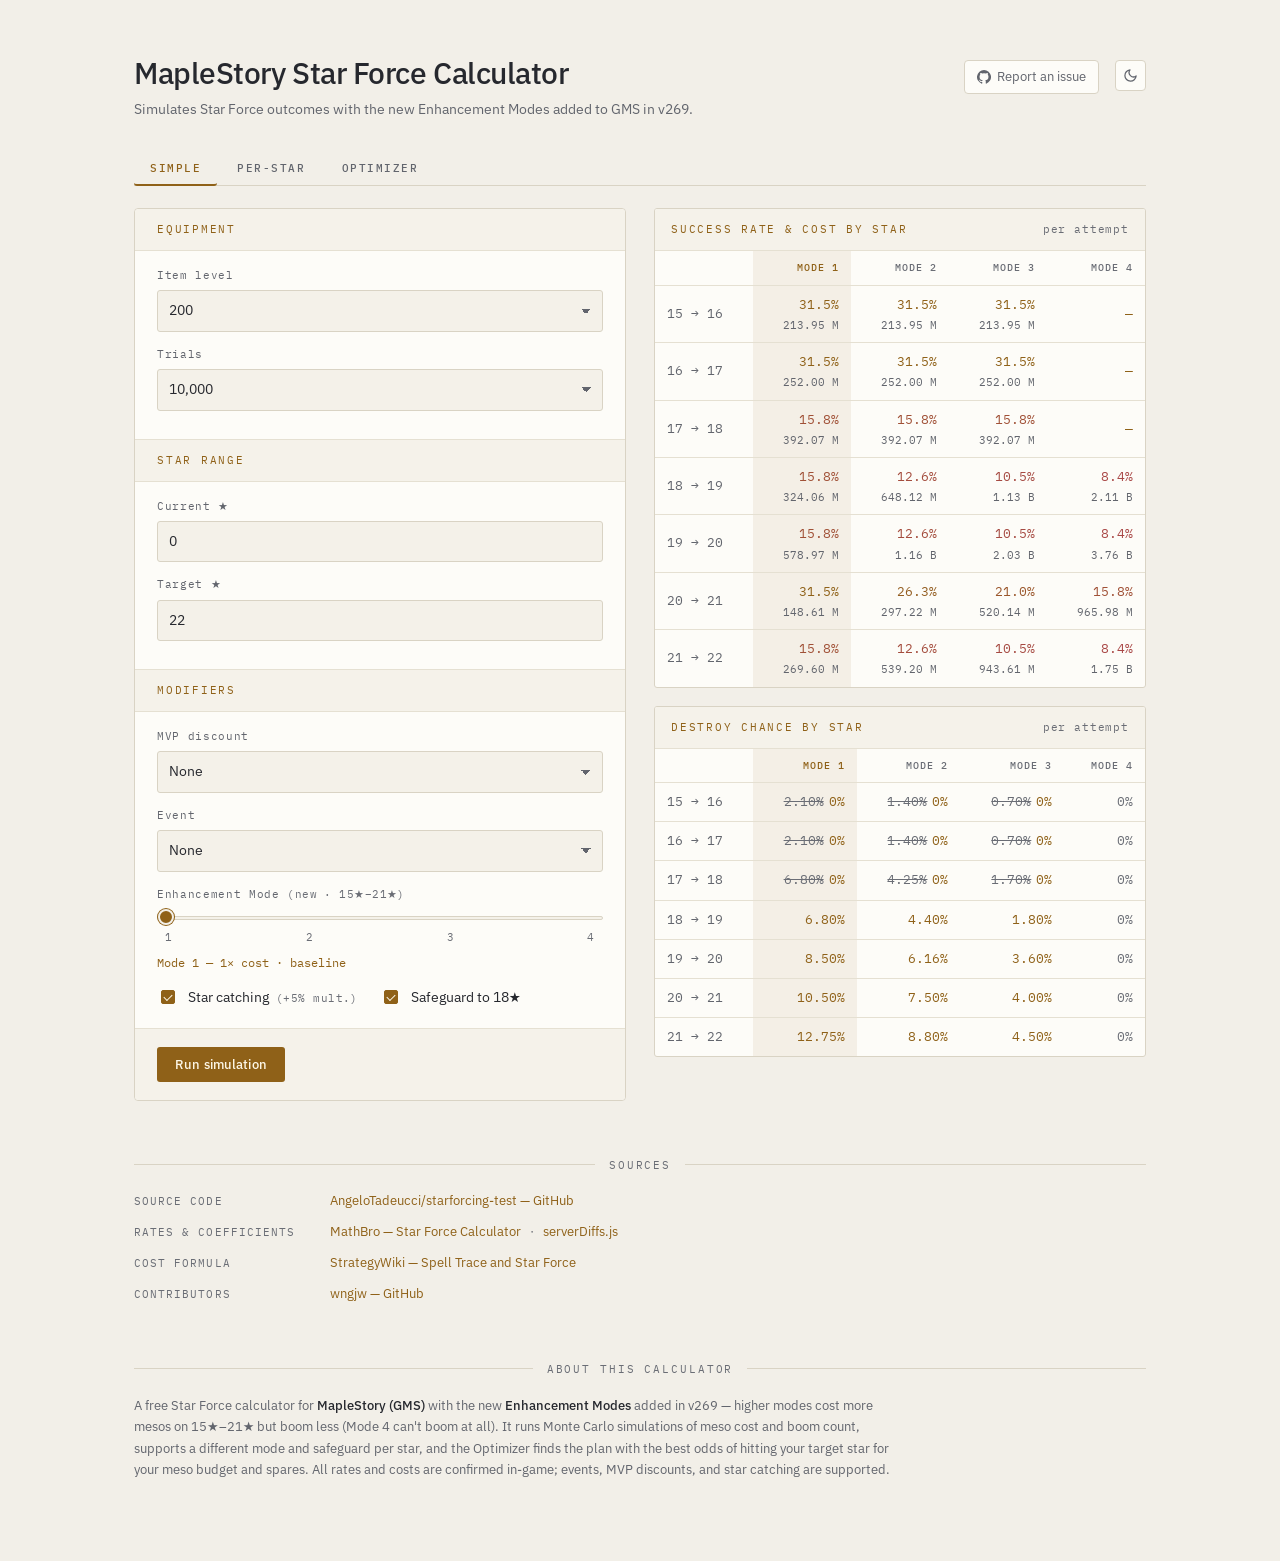
==== index.html @ 70956b1e "Improve SEO: MapleStory-keyworded metadata, about section, sitemap - Title/H1/description now lead w" ====
<!doctype html>
<html lang="en">
    <head>
        <meta charset="utf-8" />
        <meta name="viewport" content="width=device-width, initial-scale=1" />
        <title>
            MapleStory Star Force Calculator — v269 GMS Enhancement Modes
        </title>
        <meta
            name="description"
            content="Free MapleStory Star Force calculator for GMS v269 with the new Enhancement Modes 1–4. Simulate meso cost and boom chance per star, and optimize the cheapest path to 22★ and beyond."
        />
        <link rel="canonical" href="https://starforce.tadeucci.dev/" />
        <meta
            property="og:title"
            content="MapleStory Star Force Calculator — v269 GMS Enhancement Modes"
        />
        <meta
            property="og:description"
            content="Simulate Star Force meso cost and boom chance with the new Enhancement Modes 1–4 added in GMS v269, and optimize the cheapest plan to your target star."
        />
        <meta property="og:url" content="https://starforce.tadeucci.dev/" />
        <meta property="og:type" content="website" />
        <meta property="og:site_name" content="Star Force Calculator" />
        <meta name="twitter:card" content="summary" />
        <meta name="theme-color" content="#0d0e11" />
        <script type="application/ld+json">
            {
                "@context": "https://schema.org",
                "@type": "WebApplication",
                "name": "MapleStory Star Force Calculator (v269 GMS)",
                "url": "https://starforce.tadeucci.dev/",
                "description": "Star Force enhancement simulator for MapleStory GMS v269 with the new Enhancement Modes 1–4. Estimates meso cost, boom chance, and the optimal per-star mode and safeguard plan.",
                "applicationCategory": "UtilityApplication",
                "operatingSystem": "Any",
                "browserRequirements": "Requires JavaScript",
                "offers": {
                    "@type": "Offer",
                    "price": "0",
                    "priceCurrency": "USD"
                },
                "author": {
                    "@type": "Person",
                    "name": "Ângelo Tadeucci",
                    "url": "https://github.com/AngeloTadeucci"
                }
            }
        </script>
        <script>
            // Stamp the theme on <html> before the stylesheet loads so the
            // first paint is already in the right theme (no flash). Stored
            // preference wins; otherwise follow the OS, defaulting to dark.
            (function () {
                var theme = "dark";
                try {
                    var stored = localStorage.getItem("sf-theme");
                    if (stored === "light" || stored === "dark") {
                        theme = stored;
                    } else if (
                        window.matchMedia("(prefers-color-scheme: light)")
                            .matches
                    ) {
                        theme = "light";
                    }
                } catch (e) {}
                document.documentElement.dataset.theme = theme;
            })();
        </script>
        <link rel="preconnect" href="https://fonts.googleapis.com" />
        <link rel="preconnect" href="https://fonts.gstatic.com" crossorigin />
        <link
            rel="stylesheet"
            href="https://fonts.googleapis.com/css2?family=IBM+Plex+Mono:wght@400;500&family=IBM+Plex+Sans:wght@400;500;600&display=swap"
        />
        <link rel="stylesheet" href="styles.css" />
    </head>
    <body>
        <main class="container">
            <header class="masthead">
                <div class="masthead-row">
                    <h1>MapleStory Star Force Calculator</h1>
                    <a
                        class="issue-link"
                        href="https://github.com/AngeloTadeucci/starforcing-test/issues/new"
                        target="_blank"
                        rel="noopener noreferrer"
                    >
                        <svg
                            viewBox="0 0 16 16"
                            width="14"
                            height="14"
                            aria-hidden="true"
                            fill="currentColor"
                        >
                            <path
                                d="M8 0a8 8 0 0 0-2.53 15.59c.4.07.55-.17.55-.38l-.01-1.49c-2.01.37-2.53-.49-2.69-.94-.09-.23-.48-.94-.82-1.13-.28-.15-.68-.52-.01-.53.63-.01 1.08.58 1.23.82.72 1.21 1.87.87 2.33.66.07-.52.28-.87.51-1.07-1.78-.2-3.64-.89-3.64-3.95 0-.87.31-1.59.82-2.15-.08-.2-.36-1.02.08-2.12 0 0 .67-.21 2.2.82a7.4 7.4 0 0 1 4 0c1.53-1.04 2.2-.82 2.2-.82.44 1.1.16 1.92.08 2.12.51.56.82 1.27.82 2.15 0 3.07-1.87 3.75-3.65 3.95.29.25.54.73.54 1.48l-.01 2.2c0 .21.15.46.55.38A8 8 0 0 0 8 0Z"
                            />
                        </svg>
                        Report an issue
                    </a>
                    <button
                        type="button"
                        id="themeToggle"
                        class="theme-toggle"
                        aria-label="Switch to light theme"
                    >
                        <svg
                            class="icon-sun"
                            viewBox="0 0 24 24"
                            width="15"
                            height="15"
                            aria-hidden="true"
                            fill="none"
                            stroke="currentColor"
                            stroke-width="2"
                            stroke-linecap="round"
                            stroke-linejoin="round"
                        >
                            <circle cx="12" cy="12" r="4" />
                            <path
                                d="M12 2v2m0 16v2M4.93 4.93l1.41 1.41m11.32 11.32 1.41 1.41M2 12h2m16 0h2M4.93 19.07l1.41-1.41M17.66 6.34l1.41-1.41"
                            />
                        </svg>
                        <svg
                            class="icon-moon"
                            viewBox="0 0 24 24"
                            width="15"
                            height="15"
                            aria-hidden="true"
                            fill="none"
                            stroke="currentColor"
                            stroke-width="2"
                            stroke-linecap="round"
                            stroke-linejoin="round"
                        >
                            <path
                                d="M21 12.79A9 9 0 1 1 11.21 3 7 7 0 0 0 21 12.79z"
                            />
                        </svg>
                    </button>
                </div>
                <p class="subtitle">
                    Simulates Star Force outcomes with the new Enhancement
                    Modes added to GMS in v269.
                </p>
            </header>

            <div class="tabs" role="tablist" aria-label="Calculator mode">
                <button
                    type="button"
                    id="tab-quick"
                    class="tab is-active"
                    role="tab"
                    aria-selected="true"
                >
                    Simple
                </button>
                <button
                    type="button"
                    id="tab-perstar"
                    class="tab"
                    role="tab"
                    aria-selected="false"
                >
                    Per-star
                </button>
                <button
                    type="button"
                    id="tab-optimize"
                    class="tab"
                    role="tab"
                    aria-selected="false"
                >
                    Optimizer
                </button>
            </div>

            <div class="layout">
                <form id="sf-form" class="form" novalidate>
                    <fieldset>
                        <div class="legend">Equipment</div>
                        <div class="row">
                            <label>
                                <span class="field-label">Item level</span>
                                <select id="itemLevel">
                                    <option value="custom">Custom…</option>
                                    <option value="120">120</option>
                                    <option value="140">140</option>
                                    <option value="150">150</option>
                                    <option value="160">160</option>
                                    <option value="200" selected>200</option>
                                    <option value="250">250</option>
                                </select>
                                <input
                                    type="number"
                                    id="itemLevelCustom"
                                    min="1"
                                    max="300"
                                    value="200"
                                    hidden
                                />
                            </label>
                            <label>
                                <span class="field-label">Trials</span>
                                <select id="trials">
                                    <option value="100">100</option>
                                    <option value="500">500</option>
                                    <option value="1000">1,000</option>
                                    <option value="5000">5,000</option>
                                    <option value="10000" selected>10,000</option>
                                    <option value="50000">50,000</option>
                                    <option value="100000">100,000</option>
                                </select>
                            </label>
                        </div>
                    </fieldset>

                    <fieldset>
                        <div class="legend">Star range</div>
                        <div class="row">
                            <label>
                                <span class="field-label">Current ★</span>
                                <input
                                    type="number"
                                    id="currentStar"
                                    min="0"
                                    max="29"
                                    value="0"
                                />
                            </label>
                            <label>
                                <span class="field-label">Target ★</span>
                                <input
                                    type="number"
                                    id="targetStar"
                                    min="1"
                                    max="30"
                                    value="22"
                                />
                            </label>
                        </div>
                    </fieldset>

                    <fieldset>
                        <div class="legend">Modifiers</div>
                        <div class="row">
                            <label>
                                <span class="field-label">MVP discount</span>
                                <select id="mvp">
                                    <option value="none">None</option>
                                    <option value="silver">Silver — 3%</option>
                                    <option value="gold">Gold — 5%</option>
                                    <option value="diamond">
                                        Diamond — 10%
                                    </option>
                                </select>
                            </label>
                            <label>
                                <span class="field-label">Event</span>
                                <select id="event">
                                    <option value="none">None</option>
                                    <option value="fivetenfifteen">
                                        5 / 10 / 15★ guaranteed
                                    </option>
                                    <option value="thirtyOff">
                                        30% off cost
                                    </option>
                                    <option value="boomReduction">
                                        30% boom reduction
                                    </option>
                                    <option value="shiningStarForce">
                                        Shining Star Force — 30% off + 30% boom
                                        red.
                                    </option>
                                </select>
                            </label>
                        </div>

                        <div class="row" id="enhanceModeRow">
                            <div class="slider-field">
                                <span class="field-label"
                                    >Enhancement Mode
                                    <em class="hint"
                                        >(new · 15★–21★)</em
                                    ></span
                                >
                                <input
                                    type="range"
                                    id="enhanceMode"
                                    class="slider"
                                    min="1"
                                    max="4"
                                    step="1"
                                    value="1"
                                    aria-label="Enhancement Mode"
                                />
                                <div class="slider-ticks" aria-hidden="true">
                                    <span>1</span><span>2</span><span>3</span
                                    ><span>4</span>
                                </div>
                                <span class="slider-value" id="enhanceModeLabel"
                                    >Mode 1 — 1× cost · baseline (uses
                                    Safeguard)</span
                                >
                            </div>
                        </div>

                        <div class="row checks">
                            <label class="check">
                                <input
                                    type="checkbox"
                                    id="starCatching"
                                    checked
                                />
                                <span>Star catching <em class="hint">(+5% mult.)</em></span>
                            </label>
                            <label class="check" id="safeguardField">
                                <input type="checkbox" id="safeguard" checked />
                                <span>Safeguard to 18★</span>
                            </label>
                        </div>
                    </fieldset>

                    <div class="actions" id="formActions">
                        <button type="submit" id="calc">Run simulation</button>
                        <span
                            id="error"
                            class="error"
                            role="alert"
                            aria-live="polite"
                        ></span>
                    </div>
                </form>

                <section class="reference" id="referencePanels">
                    <article class="panel">
                        <header class="panel-head">
                            <span class="panel-title"
                                >Success rate &amp; cost by star</span
                            >
                            <span class="panel-unit" id="rate-cost-unit"
                                >per attempt</span
                            >
                        </header>
                        <div class="panel-body">
                            <table class="mode-table">
                                <thead>
                                    <tr>
                                        <th></th>
                                        <th data-mode-col="1">Mode 1</th>
                                        <th data-mode-col="2">Mode 2</th>
                                        <th data-mode-col="3">Mode 3</th>
                                        <th data-mode-col="4">Mode 4</th>
                                    </tr>
                                </thead>
                                <tbody id="rate-cost-table-body"></tbody>
                            </table>
                        </div>
                    </article>

                    <article class="panel">
                        <header class="panel-head">
                            <span class="panel-title"
                                >Destroy chance by star</span
                            >
                            <span class="panel-unit">per attempt</span>
                        </header>
                        <div class="panel-body">
                            <table class="mode-table">
                                <thead>
                                    <tr>
                                        <th></th>
                                        <th data-mode-col="1">Mode 1</th>
                                        <th data-mode-col="2">Mode 2</th>
                                        <th data-mode-col="3">Mode 3</th>
                                        <th data-mode-col="4">Mode 4</th>
                                    </tr>
                                </thead>
                                <tbody id="boom-table-body">
                                    <tr>
                                        <td>15 → 16</td>
                                        <td
                                            class="num boom-cell"
                                            data-mode-col="1"
                                            data-base="2.10"
                                        >
                                            2.10%
                                        </td>
                                        <td
                                            class="num boom-cell"
                                            data-mode-col="2"
                                            data-base="1.40"
                                        >
                                            1.40%
                                        </td>
                                        <td
                                            class="num boom-cell"
                                            data-mode-col="3"
                                            data-base="0.70"
                                        >
                                            0.70%
                                        </td>
                                        <td class="num zero" data-mode-col="4">
                                            0%
                                        </td>
                                    </tr>
                                    <tr>
                                        <td>16 → 17</td>
                                        <td
                                            class="num boom-cell"
                                            data-mode-col="1"
                                            data-base="2.10"
                                        >
                                            2.10%
                                        </td>
                                        <td
                                            class="num boom-cell"
                                            data-mode-col="2"
                                            data-base="1.40"
                                        >
                                            1.40%
                                        </td>
                                        <td
                                            class="num boom-cell"
                                            data-mode-col="3"
                                            data-base="0.70"
                                        >
                                            0.70%
                                        </td>
                                        <td class="num zero" data-mode-col="4">
                                            0%
                                        </td>
                                    </tr>
                                    <tr>
                                        <td>17 → 18</td>
                                        <td
                                            class="num boom-cell"
                                            data-mode-col="1"
                                            data-base="6.80"
                                        >
                                            6.80%
                                        </td>
                                        <td
                                            class="num boom-cell"
                                            data-mode-col="2"
                                            data-base="4.25"
                                        >
                                            4.25%
                                        </td>
                                        <td
                                            class="num boom-cell"
                                            data-mode-col="3"
                                            data-base="1.70"
                                        >
                                            1.70%
                                        </td>
                                        <td class="num zero" data-mode-col="4">
                                            0%
                                        </td>
                                    </tr>
                                    <tr>
                                        <td>18 → 19</td>
                                        <td
                                            class="num boom-cell"
                                            data-mode-col="1"
                                            data-base="6.80"
                                        >
                                            6.80%
                                        </td>
                                        <td
                                            class="num boom-cell"
                                            data-mode-col="2"
                                            data-base="4.40"
                                        >
                                            4.40%
                                        </td>
                                        <td
                                            class="num boom-cell"
                                            data-mode-col="3"
                                            data-base="1.80"
                                        >
                                            1.80%
                                        </td>
                                        <td class="num zero" data-mode-col="4">
                                            0%
                                        </td>
                                    </tr>
                                    <tr>
                                        <td>19 → 20</td>
                                        <td
                                            class="num boom-cell"
                                            data-mode-col="1"
                                            data-base="8.50"
                                        >
                                            8.50%
                                        </td>
                                        <td
                                            class="num boom-cell"
                                            data-mode-col="2"
                                            data-base="6.16"
                                        >
                                            6.16%
                                        </td>
                                        <td
                                            class="num boom-cell"
                                            data-mode-col="3"
                                            data-base="3.60"
                                        >
                                            3.60%
                                        </td>
                                        <td class="num zero" data-mode-col="4">
                                            0%
                                        </td>
                                    </tr>
                                    <tr>
                                        <td>20 → 21</td>
                                        <td
                                            class="num boom-cell"
                                            data-mode-col="1"
                                            data-base="10.50"
                                        >
                                            10.50%
                                        </td>
                                        <td
                                            class="num boom-cell"
                                            data-mode-col="2"
                                            data-base="7.50"
                                        >
                                            7.50%
                                        </td>
                                        <td
                                            class="num boom-cell"
                                            data-mode-col="3"
                                            data-base="4.00"
                                        >
                                            4.00%
                                        </td>
                                        <td class="num zero" data-mode-col="4">
                                            0%
                                        </td>
                                    </tr>
                                    <tr>
                                        <td>21 → 22</td>
                                        <td
                                            class="num boom-cell"
                                            data-mode-col="1"
                                            data-base="12.75"
                                        >
                                            12.75%
                                        </td>
                                        <td
                                            class="num boom-cell"
                                            data-mode-col="2"
                                            data-base="8.80"
                                        >
                                            8.80%
                                        </td>
                                        <td
                                            class="num boom-cell"
                                            data-mode-col="3"
                                            data-base="4.50"
                                        >
                                            4.50%
                                        </td>
                                        <td class="num zero" data-mode-col="4">
                                            0%
                                        </td>
                                    </tr>
                                </tbody>
                            </table>
                        </div>
                    </article>
                </section>

                <section
                    class="reference per-star-panel hidden"
                    id="perStarPanel"
                >
                    <article class="panel">
                        <header class="panel-head">
                            <span class="panel-title">Per-star strategy</span>
                            <span class="panel-unit"
                                >mode &amp; safeguard by star</span
                            >
                        </header>
                        <div class="panel-body">
                            <table class="mode-table plan-table">
                                <thead>
                                    <tr>
                                        <th>★</th>
                                        <th>Mode</th>
                                        <th>Safeguard</th>
                                        <th>Boom</th>
                                        <th>Cost</th>
                                    </tr>
                                </thead>
                                <tbody id="plan-table-body"></tbody>
                            </table>
                            <p class="plan-note">
                                Each step picks its own mode. Safeguard (15–17★)
                                only stacks on Mode 1.
                            </p>
                        </div>
                    </article>
                </section>

                <section
                    class="reference optimize-panel hidden"
                    id="optimizePanel"
                >
                    <article class="panel">
                        <header class="panel-head">
                            <span class="panel-title">Optimize plan</span>
                            <span class="panel-unit"
                                >auto-fill the matrix</span
                            >
                        </header>
                        <div class="panel-body opt-body">
                            <div class="opt-controls">
                                <label id="optBudgetField">
                                    <span class="field-label"
                                        >Meso budget
                                        <em class="hint">(billions)</em></span
                                    >
                                    <input
                                        type="number"
                                        id="optBudget"
                                        min="0"
                                        step="1"
                                        value="50"
                                    />
                                </label>
                                <label id="optSparesField">
                                    <span class="field-label"
                                        >Spare items
                                        <em class="hint"
                                            >(booms you can take)</em
                                        ></span
                                    >
                                    <input
                                        type="number"
                                        id="optSpares"
                                        min="0"
                                        step="1"
                                        value="0"
                                    />
                                </label>
                            </div>
                            <p class="opt-intro">
                                Finds the mode &amp; safeguard plan with the best
                                chance of reaching your target for your meso
                                budget and spare count — searching every
                                combination for stars 15–21 in the current →
                                target range, then filling the Per-star matrix.
                                Uses the modifiers (item level, event, MVP, star
                                catching) from the form on the left.
                            </p>
                            <div class="opt-actions">
                                <button type="button" id="optimizeBtn">
                                    Optimize
                                </button>
                                <span
                                    id="optError"
                                    class="error"
                                    role="alert"
                                    aria-live="polite"
                                ></span>
                            </div>
                            <div
                                id="optResult"
                                class="opt-result hidden"
                                aria-live="polite"
                            ></div>
                        </div>
                    </article>
                </section>
            </div>

            <section id="results" class="results hidden" aria-live="polite">
                <div class="section-head">
                    <span class="rule"></span>
                    <span class="section-title">Results</span>
                    <span class="rule"></span>
                </div>

                <div class="metrics">
                    <div class="card">
                        <div class="card-label">Average cost</div>
                        <div class="card-value" id="m-avg">—</div>
                    </div>
                    <div class="card">
                        <div class="card-label">Median cost</div>
                        <div class="card-value" id="m-median">—</div>
                    </div>
                    <div class="card">
                        <div class="card-label">Avg booms</div>
                        <div class="card-value" id="m-booms">—</div>
                    </div>
                    <div class="card">
                        <div class="card-label">Median attempts</div>
                        <div class="card-value" id="m-attempts">—</div>
                    </div>
                </div>

                <article class="panel">
                    <header class="panel-head">
                        <span class="panel-title">Cost</span>
                        <span class="panel-unit">mesos</span>
                    </header>
                    <div class="panel-body">
                        <dl class="stat-list" id="cost-pct"></dl>
                        <div class="chart">
                            <canvas
                                id="histogram"
                                width="800"
                                height="200"
                            ></canvas>
                        </div>
                    </div>
                </article>

                <article class="panel">
                    <header class="panel-head">
                        <span class="panel-title">Booms</span>
                        <span class="panel-unit">items destroyed</span>
                    </header>
                    <div class="panel-body">
                        <dl class="stat-list" id="booms-pct"></dl>
                        <div class="chart">
                            <canvas
                                id="histogram-booms"
                                width="800"
                                height="200"
                            ></canvas>
                        </div>
                    </div>
                </article>
            </section>

            <footer class="colophon">
                <div class="section-head">
                    <span class="rule"></span>
                    <span class="section-title">Sources</span>
                    <span class="rule"></span>
                </div>
                <dl class="sources">
                    <div class="source">
                        <dt>Source code</dt>
                        <dd>
                            <a
                                href="https://github.com/AngeloTadeucci/starforcing-test"
                                target="_blank"
                                rel="noopener noreferrer"
                                >AngeloTadeucci/starforcing-test — GitHub</a
                            >
                        </dd>
                    </div>
                    <div class="source">
                        <dt>Rates &amp; coefficients</dt>
                        <dd>
                            <a
                                href="https://brendonmay.github.io/starforceCalculator/"
                                target="_blank"
                                rel="noopener noreferrer"
                                >MathBro — Star Force Calculator</a
                            >
                            <span class="src-sep">·</span>
                            <a
                                href="https://github.com/brendonmay/brendonmay.github.io/blob/master/starforceCalculator/serverDiffs.js"
                                target="_blank"
                                rel="noopener noreferrer"
                                >serverDiffs.js</a
                            >
                        </dd>
                    </div>
                    <div class="source">
                        <dt>Cost formula</dt>
                        <dd>
                            <a
                                href="https://strategywiki.org/wiki/MapleStory/Spell_Trace_and_Star_Force#Meso_Cost"
                                target="_blank"
                                rel="noopener noreferrer"
                                >StrategyWiki — Spell Trace and Star Force</a
                            >
                        </dd>
                    </div>
                    <div class="source">
                        <dt>Contributors</dt>
                        <dd>
                            <a
                                href="https://github.com/wngjw"
                                target="_blank"
                                rel="noopener noreferrer"
                                >wngjw — GitHub</a
                            >
                        </dd>
                    </div>
                </dl>
            </footer>

            <section class="about">
                <div class="section-head">
                    <span class="rule"></span>
                    <h2 class="section-title">About this calculator</h2>
                    <span class="rule"></span>
                </div>
                <div class="about-body">
                    <p>
                        A free Star Force calculator for
                        <strong>MapleStory (GMS)</strong> with the new
                        <strong>Enhancement Modes</strong> added in v269 —
                        higher modes cost more mesos on 15★–21★ but boom less
                        (Mode 4 can't boom at all). It runs Monte Carlo
                        simulations of meso cost and boom count, supports a
                        different mode and safeguard per star, and the
                        Optimizer finds the plan with the best odds of hitting
                        your target star for your meso budget and spares. All
                        rates and costs are confirmed in-game; events, MVP
                        discounts, and star catching are supported.
                    </p>
                </div>
            </section>
        </main>

        <script src="rates.js"></script>
        <script src="simulator.js"></script>
        <script src="optimizer.js"></script>
        <script src="app.js"></script>
    </body>
</html>
---- styles.css ----
:root {
  color-scheme: dark;
  --bg: #0d0e11;
  --panel: #15171c;
  --panel-2: #1a1d23;
  --panel-head: #13151a;
  --text: #e6e4dd;
  --muted: #8a8d96;
  /* Keep ≥ 4.5:1 on --panel-2 (the lightest surface it appears on). */
  --muted-2: #84878f;
  --accent: #d4a259;
  --accent-2: #ecc488;
  /* Text/marks drawn on top of an --accent fill (buttons, checked boxes). */
  --on-accent: #1c1304;
  --error: #c97a7a;
  --border: #24272e;
  --border-soft: #1d2026;
  --border-hover: #2f333c;
  --border-hover-strong: #3a3e48;
  --input-focus-bg: #1c1f25;
  --focus-ring: rgba(212, 162, 89, 0.35);
  --active-col-bg: rgba(212, 162, 89, 0.08);

  --sans: "IBM Plex Sans", ui-sans-serif, system-ui, sans-serif;
  --mono: "IBM Plex Mono", ui-monospace, "SF Mono", Menlo, monospace;
}

/* Light theme (issue #3). The bootstrap script in <head> stamps data-theme on
   <html> before first paint (stored preference, else OS preference), so there
   is no flash of the wrong theme. Same warm-amber-on-paper palette, inverted:
   the accent goes darker (not brighter) on hover so it keeps contrast. */
:root[data-theme="light"] {
  color-scheme: light;
  --bg: #f2efe8;
  --panel: #fdfcf8;
  --panel-2: #f4f1e9;
  --panel-head: #f5f2ea;
  --text: #26282e;
  --muted: #62656d;
  --muted-2: #6a6d75;
  --accent: #8f6118;
  --accent-2: #7d541a;
  --on-accent: #fdf7e7;
  --error: #a94747;
  --border: #d9d3c4;
  --border-soft: #e5e0d2;
  --border-hover: #c2bba8;
  --border-hover-strong: #b1aa96;
  --input-focus-bg: #fbf9f2;
  --focus-ring: rgba(143, 97, 24, 0.3);
  --active-col-bg: rgba(143, 97, 24, 0.08);
}

* {
  box-sizing: border-box;
}

html,
body {
  margin: 0;
  padding: 0;
  background: var(--bg);
  color: var(--text);
  font: 14px/1.55 var(--sans);
  -webkit-font-smoothing: antialiased;
  -moz-osx-font-smoothing: grayscale;
}

.container {
  max-width: 1060px;
  margin: 0 auto;
  padding: 56px 24px 80px;
}

/* Inputs on the left, reference tables on the right. */
.layout {
  display: grid;
  grid-template-columns: minmax(0, 1fr) minmax(0, 1fr);
  gap: 28px;
  align-items: start;
}

/* Keep the sources list at a comfortable reading width; the header rule spans full width. */

/* ── Masthead ──────────────────────────────────────────── */
.masthead {
  margin-bottom: 32px;
}

.masthead-row {
  display: flex;
  align-items: flex-start;
  gap: 16px;
}

/* Keep the title and subtitle at a comfortable reading width. */
.masthead h1,
.subtitle {
  max-width: 760px;
}

.issue-link {
  flex-shrink: 0;
  display: inline-flex;
  align-items: center;
  gap: 6px;
  margin-left: auto; /* push to the far right edge of the masthead */
  margin-top: 4px;
  padding: 6px 12px;
  font-size: 13px;
  color: var(--muted);
  text-decoration: none;
  background: var(--panel);
  border: 1px solid var(--border);
  border-radius: 4px;
  transition:
    color 0.15s,
    border-color 0.15s;
}

.issue-link:hover {
  color: var(--accent-2);
  border-color: var(--accent);
}

/* Square icon button next to the issue link; overrides the global filled
   button style. Shows a sun in dark mode and a moon in light mode — the icon
   is the theme a click switches to. */
.theme-toggle {
  flex-shrink: 0;
  display: inline-flex;
  align-items: center;
  justify-content: center;
  width: 31px;
  height: 31px;
  margin-top: 4px;
  padding: 0;
  color: var(--muted);
  background: var(--panel);
  border: 1px solid var(--border);
  border-radius: 4px;
  cursor: pointer;
  transition:
    color 0.15s,
    border-color 0.15s;
}

.theme-toggle:hover {
  background: var(--panel);
  color: var(--accent-2);
  border-color: var(--accent);
}

.theme-toggle:active {
  transform: none;
}

.theme-toggle .icon-moon {
  display: none;
}

:root[data-theme="light"] .theme-toggle .icon-sun {
  display: none;
}

:root[data-theme="light"] .theme-toggle .icon-moon {
  display: block;
}

h1 {
  font-size: 30px;
  font-weight: 500;
  letter-spacing: -0.015em;
  margin: 0 0 8px;
  line-height: 1.15;
}

.subtitle {
  color: var(--muted);
  margin: 0;
  font-size: 14px;
}

/* ── Form ──────────────────────────────────────────────── */
.form {
  background: var(--panel);
  border: 1px solid var(--border);
  border-radius: 4px;
}

fieldset {
  border: 0;
  padding: 14px 22px;
  margin: 0;
  /* <fieldset> defaults to min-inline-size: min-content, which stops it from
     shrinking below its content and overflows narrow (mobile) viewports. */
  min-width: 0;
}

fieldset:first-of-type {
  padding-top: 22px;
}

fieldset:last-of-type {
  padding-bottom: 20px;
}

/* Render each legend as an enclosed header bar matching the right-column panel
   headers (e.g. "OPTIMIZE PLAN"): amber title, panel-head background, and a
   divider beneath. Negative margins pull the bar out to the fieldset edges
   (cancelled by equal padding) so it spans the whole panel width like a
   panel-head does. */
.legend {
  font-family: var(--mono);
  font-size: 11px;
  letter-spacing: 0.16em;
  text-transform: uppercase;
  color: var(--accent);
  margin: 0 -22px 16px;
  padding: 12px 22px;
  background: var(--panel-head);
  border-bottom: 1px solid var(--border-soft);
}

/* The first fieldset's top padding would leave a band of panel colour above the
   first header bar; pull the bar up so it sits flush with the form's top edge. */
fieldset:first-of-type .legend {
  margin-top: -22px;
  border-radius: 4px 4px 0 0;
}

/* Later section headers (Star range, Modifiers) get a divider on top too, so
   each section reads as its own enclosed block. */
fieldset:not(:first-of-type) .legend {
  border-top: 1px solid var(--border-soft);
}

.row {
  display: flex;
  gap: 14px;
  flex-wrap: wrap;
}

.row + .row {
  margin-top: 14px;
}

label {
  display: flex;
  flex-direction: column;
  gap: 6px;
  flex: 1 1 220px;
  /* Without this, a long <select> option (min-content auto) keeps the label
     from shrinking or wrapping, so it overflows on narrow screens. */
  min-width: 0;
}

.field-label {
  font-family: var(--mono);
  font-size: 11px;
  letter-spacing: 0.06em;
  color: var(--muted);
}

.field-label .hint,
.check .hint {
  font-style: normal;
  color: var(--muted-2);
  letter-spacing: 0.04em;
}

.check .hint:not(:empty) {
  margin-left: 4px;
  font-size: 11px;
}

/* ── Enhancement Mode slider ───────────────────────────── */
.slider-field {
  display: flex;
  flex-direction: column;
  gap: 9px;
  flex: 1;
}

.slider {
  appearance: none;
  -webkit-appearance: none;
  width: 100%;
  height: 4px;
  margin: 4px 0 0;
  border-radius: 2px;
  background: var(--panel-2);
  border: 1px solid var(--border);
  cursor: pointer;
}

.slider::-webkit-slider-thumb {
  appearance: none;
  -webkit-appearance: none;
  width: 16px;
  height: 16px;
  margin-top: -7px;
  border-radius: 50%;
  background: var(--accent);
  border: 2px solid var(--bg);
  box-shadow: 0 0 0 1px var(--accent);
  cursor: pointer;
  transition: background 0.12s ease;
}

.slider::-webkit-slider-thumb:hover {
  background: var(--accent-2);
}

.slider::-webkit-slider-runnable-track {
  height: 4px;
  border-radius: 2px;
}

.slider::-moz-range-thumb {
  width: 16px;
  height: 16px;
  border-radius: 50%;
  background: var(--accent);
  border: 2px solid var(--bg);
  box-shadow: 0 0 0 1px var(--accent);
  cursor: pointer;
}

.slider::-moz-range-thumb:hover {
  background: var(--accent-2);
}

.slider::-moz-range-track {
  height: 4px;
  border-radius: 2px;
  background: var(--panel-2);
}

.slider:focus-visible {
  outline: none;
}
.slider:focus-visible::-webkit-slider-thumb {
  box-shadow: 0 0 0 3px var(--focus-ring);
}
.slider:focus-visible::-moz-range-thumb {
  box-shadow: 0 0 0 3px var(--focus-ring);
}

.slider-ticks {
  display: flex;
  justify-content: space-between;
  padding: 0 8px;
  font-family: var(--mono);
  font-size: 10.5px;
  letter-spacing: 0.06em;
  color: var(--muted-2);
}

.slider-value {
  font-family: var(--mono);
  font-size: 12px;
  color: var(--accent);
}

input[type="number"],
select {
  background: var(--panel-2);
  color: var(--text);
  border: 1px solid var(--border);
  border-radius: 3px;
  padding: 9px 11px;
  font: inherit;
  font-feature-settings: "tnum" 1;
  transition:
    border-color 120ms ease,
    background 120ms ease;
}

input[type="number"]:hover,
select:hover {
  border-color: var(--border-hover);
}

input[type="number"]:focus,
select:focus {
  outline: none;
  border-color: var(--accent);
  background: var(--input-focus-bg);
}

select {
  appearance: none;
  -webkit-appearance: none;
  background-image:
    linear-gradient(45deg, transparent 50%, var(--muted) 50%),
    linear-gradient(135deg, var(--muted) 50%, transparent 50%);
  background-position:
    calc(100% - 16px) 50%,
    calc(100% - 11px) 50%;
  background-size:
    5px 5px,
    5px 5px;
  background-repeat: no-repeat;
  padding-right: 30px;
}

/* Checkboxes */
.checks {
  gap: 22px;
}

.check {
  flex: 0 1 auto;
  flex-direction: row;
  align-items: center;
  gap: 10px;
  cursor: pointer;
  color: var(--text);
  font-size: 13.5px;
}

.check em {
  font-style: normal;
  color: var(--muted);
  font-family: var(--mono);
  font-size: 11.5px;
  margin-left: 2px;
}

.check input[type="checkbox"] {
  appearance: none;
  -webkit-appearance: none;
  width: 14px;
  height: 14px;
  border: 1px solid var(--border);
  background: var(--panel-2);
  border-radius: 2px;
  display: grid;
  place-items: center;
  cursor: pointer;
  transition:
    border-color 120ms ease,
    background 120ms ease;
}

.check input[type="checkbox"]:hover {
  border-color: var(--border-hover-strong);
}

.check.is-disabled {
  opacity: 0.4;
  cursor: not-allowed;
}

.check.is-disabled input[type="checkbox"] {
  cursor: not-allowed;
}

.check input[type="checkbox"]:checked {
  background: var(--accent);
  border-color: var(--accent);
}

.check input[type="checkbox"]:checked::after {
  content: "";
  width: 7px;
  height: 4px;
  border-left: 1.5px solid var(--on-accent);
  border-bottom: 1.5px solid var(--on-accent);
  transform: translateY(-1px) rotate(-45deg);
}

/* Actions */
.actions {
  display: flex;
  align-items: center;
  gap: 16px;
  padding: 18px 22px;
  border-top: 1px solid var(--border-soft);
  background: var(--panel-head);
  border-radius: 0 0 4px 4px;
}

button {
  background: var(--accent);
  color: var(--on-accent);
  border: 0;
  border-radius: 3px;
  padding: 9px 18px;
  font: 500 13px var(--sans);
  letter-spacing: 0.01em;
  cursor: pointer;
  transition: background 120ms ease;
}

button:hover {
  background: var(--accent-2);
}
button:active {
  transform: translateY(0.5px);
}
button:disabled,
button.is-running {
  cursor: progress;
  background: var(--panel-2);
  color: var(--muted);
  font-family: var(--mono);
  font-variant-numeric: tabular-nums;
}

.error {
  color: var(--error);
  font-size: 13px;
}

/* ── Results ───────────────────────────────────────────── */
.results {
  margin-top: 40px;
}

.results.hidden {
  display: none;
}

.section-head {
  display: flex;
  align-items: center;
  gap: 14px;
  margin-bottom: 18px;
}

.section-head .rule {
  flex: 1;
  height: 1px;
  background: var(--border);
}

.section-title {
  font-family: var(--mono);
  font-size: 10.5px;
  font-weight: 400;
  letter-spacing: 0.18em;
  text-transform: uppercase;
  color: var(--muted-2);
  margin: 0;
}

.metrics {
  display: grid;
  grid-template-columns: repeat(auto-fit, minmax(160px, 1fr));
  gap: 10px;
  margin-bottom: 20px;
}

.card {
  background: var(--panel);
  border: 1px solid var(--border);
  border-radius: 3px;
  padding: 14px 16px;
}

.card-label {
  font-family: var(--mono);
  font-size: 10.5px;
  letter-spacing: 0.1em;
  text-transform: uppercase;
  color: var(--muted);
}

.card-value {
  font-family: var(--mono);
  font-size: 20px;
  font-weight: 500;
  color: var(--text);
  margin-top: 6px;
  font-feature-settings: "tnum" 1;
  letter-spacing: -0.01em;
}

/* Stat panels */
.panel {
  background: var(--panel);
  border: 1px solid var(--border);
  border-radius: 3px;
  margin-bottom: 18px;
  overflow: hidden;
}

.panel-head {
  display: flex;
  align-items: baseline;
  justify-content: space-between;
  padding: 12px 16px;
  border-bottom: 1px solid var(--border-soft);
  background: var(--panel-head);
}

.panel-title {
  font-family: var(--mono);
  font-size: 11px;
  letter-spacing: 0.16em;
  text-transform: uppercase;
  color: var(--accent);
}

.panel-unit {
  font-family: var(--mono);
  font-size: 10.5px;
  letter-spacing: 0.08em;
  color: var(--muted-2);
}

.panel-body {
  display: grid;
  grid-template-columns: minmax(180px, 1fr) minmax(0, 2fr);
  gap: 0;
}

/* ── Enhancement Mode cost reference ───────────────────── */
.reference {
  margin-top: 0;
}

.reference .panel:last-child {
  margin-bottom: 0;
}

.reference .panel-body {
  display: block;
}

.mode-table {
  width: 100%;
  border-collapse: collapse;
  font-family: var(--mono);
  font-size: 13px;
}

.mode-table th,
.mode-table td {
  text-align: right;
  padding: 9px 12px;
  border-bottom: 1px solid var(--border-soft);
  white-space: nowrap;
}

.mode-table th:first-child,
.mode-table td:first-child {
  text-align: left;
}

.mode-table thead th {
  font-size: 10px;
  letter-spacing: 0.1em;
  text-transform: uppercase;
  color: var(--muted-2);
  font-weight: 500;
}

.mode-table tbody td {
  color: var(--text);
}

.mode-table tbody td:first-child {
  color: var(--muted);
}

.mode-table tbody tr:last-child td {
  border-bottom: 0;
}

.mode-table .num {
  color: var(--accent);
}

.mode-table .num.zero {
  color: var(--muted-2);
}

/* Boom cells with an active reduction show the old value (struck through)
   beside the new one. Inline on desktop; stacked on mobile (see media query). */
.boom-old {
  text-decoration: line-through;
  color: var(--muted-2);
}

.boom-new {
  margin-left: 5px;
}

[data-mode-col].active-mode-col {
  background: var(--active-col-bg);
}

th[data-mode-col].active-mode-col {
  color: var(--accent);
}

.mode-table .t-note {
  margin-left: 6px;
  font-size: 11px;
  color: var(--muted-2);
}

.table-foot {
  margin: 0;
  padding: 12px 16px 14px;
  border-top: 1px solid var(--border-soft);
  font-size: 12px;
  line-height: 1.55;
  color: var(--muted);
}

.table-sub {
  display: block;
  font-size: 10.5px;
  color: var(--muted);
  margin-top: 2px;
}

.stat-list {
  margin: 0;
  padding: 14px 0;
  border-right: 1px solid var(--border-soft);
}

.stat-line {
  display: flex;
  align-items: baseline;
  justify-content: space-between;
  padding: 5px 18px;
  gap: 12px;
}

.stat-line dt {
  font-family: var(--mono);
  font-size: 11px;
  letter-spacing: 0.08em;
  text-transform: uppercase;
  color: var(--muted);
  margin: 0;
}

.stat-line dd {
  font-family: var(--mono);
  font-size: 13.5px;
  font-feature-settings: "tnum" 1;
  color: var(--text);
  margin: 0;
  text-align: right;
}

.stat-line--accent dt {
  color: var(--accent);
}

.stat-line--accent dd {
  color: var(--accent-2);
  font-weight: 500;
}

.stat-line--divider {
  border-bottom: 1px solid var(--border-soft);
  padding-bottom: 11px;
  margin-bottom: 6px;
}

/* Chart */
.chart {
  position: relative;
  padding: 12px 16px 10px;
  display: flex;
  flex-direction: column;
  justify-content: center;
}

.hist-tooltip {
  position: absolute;
  top: 8px;
  left: 8px;
  background: var(--panel-2);
  color: var(--text);
  border: 1px solid var(--border);
  border-radius: 4px;
  padding: 4px 10px;
  font-family: var(--mono);
  font-size: 11px;
  pointer-events: none;
  white-space: nowrap;
  z-index: 10;
  display: none;
}

#histogram,
#histogram-booms {
  width: 100%;
  max-width: 100%;
  height: 180px;
  display: block;
}

@media (max-width: 880px) {
  .layout {
    /* minmax(0, 1fr) — not bare 1fr — so the wide reference tables can't
       inflate the single shared track and push the form off-screen. */
    grid-template-columns: minmax(0, 1fr);
    gap: 22px;
  }
  .reference {
    margin-top: 4px;
  }
  /* Let the 5-column reference tables scroll within their panel instead of
     overflowing the page when they can't shrink to fit. */
  .reference .panel-body {
    overflow-x: auto;
    -webkit-overflow-scrolling: touch;
  }
}

@media (max-width: 600px) {
  .panel-body {
    grid-template-columns: 1fr;
  }
  .stat-list {
    border-right: 0;
    border-bottom: 1px solid var(--border-soft);
    padding: 10px 0;
  }
}

/* ── About ─────────────────────────────────────────────── */
.about {
  margin-top: 56px;
}

.about-body {
  max-width: 760px;
  color: var(--muted);
  font-size: 13px;
  line-height: 1.65;
}

.about-body p {
  margin: 0 0 12px;
}

.about-body p:last-child {
  margin-bottom: 0;
}

.about-body strong {
  color: var(--text);
  font-weight: 500;
}

/* ── Colophon ──────────────────────────────────────────── */
.colophon {
  margin-top: 56px;
  color: var(--muted);
  font-size: 13px;
  line-height: 1.6;
}

.sources {
  margin: 0;
  padding: 0;
  display: grid;
  gap: 10px;
  max-width: 760px;
}

.source {
  display: grid;
  grid-template-columns: 180px 1fr;
  gap: 16px;
  align-items: baseline;
}

.source dt {
  font-family: var(--mono);
  font-size: 10.5px;
  letter-spacing: 0.1em;
  text-transform: uppercase;
  color: var(--muted-2);
  margin: 0;
}

.source dd {
  margin: 0;
  color: var(--text);
  font-size: 13px;
}

.colophon a {
  color: var(--accent);
  text-decoration: none;
  border-bottom: 1px solid transparent;
  transition:
    border-color 120ms ease,
    color 120ms ease;
}

.colophon a:hover {
  color: var(--accent-2);
  border-bottom-color: var(--accent-2);
}

.src-sep {
  color: var(--muted-2);
  margin: 0 6px;
}

@media (max-width: 540px) {
  .source {
    grid-template-columns: 1fr;
    gap: 2px;
  }
}

/* ── Small screens ─────────────────────────────────────── */
@media (max-width: 540px) {
  .container {
    padding: 36px 18px 56px;
  }
  h1 {
    font-size: 24px;
  }
  fieldset {
    padding: 16px 16px;
  }
  /* Keep the legend bar flush with the narrower mobile fieldset padding. */
  .legend {
    margin-left: -16px;
    margin-right: -16px;
    padding-left: 16px;
    padding-right: 16px;
  }
  fieldset:first-of-type .legend {
    margin-top: -16px;
  }
  .actions {
    padding: 14px 16px;
    flex-wrap: wrap;
  }
  /* 16px keeps iOS Safari from auto-zooming when a field gets focus. */
  input[type="number"],
  select {
    font-size: 16px;
  }
  /* Tighten the reference tables so the 5 columns fit without needing to
     scroll on a typical phone (the panel keeps overflow-x as a fallback). */
  .mode-table {
    font-size: 11.5px;
  }
  .mode-table th,
  .mode-table td {
    padding: 8px 7px;
  }
  .table-sub {
    font-size: 9.5px;
  }
  /* Stack the old/new boom values so the destroy table stays narrow enough to
     fit without the horizontal scroll that the inline pair forced. */
  .boom-old,
  .boom-new {
    display: block;
    margin-left: 0;
    line-height: 1.35;
  }
  .panel-head {
    padding: 11px 12px;
  }
  .table-foot {
    padding: 11px 12px 12px;
  }
}

/* ── Utility ───────────────────────────────────────────── */
.hidden {
  display: none !important;
}

/* ── Tabs (Quick / Per-star) ───────────────────────────── */
.tabs {
  display: flex;
  gap: 4px;
  margin-bottom: 22px;
  border-bottom: 1px solid var(--border);
}

.tab {
  appearance: none;
  background: none;
  border: 0;
  border-bottom: 2px solid transparent;
  margin-bottom: -1px;
  padding: 9px 16px;
  font-family: var(--mono);
  font-size: 11px;
  letter-spacing: 0.14em;
  text-transform: uppercase;
  color: var(--muted);
  cursor: pointer;
  transition:
    color 120ms ease,
    border-color 120ms ease;
}

.tab:hover {
  /* Override the global button:hover amber fill — tabs are an underline style,
     not filled buttons; hover only shifts the text colour. */
  background: none;
  color: var(--text);
}

.tab:active {
  transform: none;
}

.tab.is-active,
.tab.is-active:hover {
  color: var(--accent);
  border-bottom-color: var(--accent);
}

.tab:focus-visible {
  outline: 2px solid var(--accent);
  outline-offset: 2px;
  border-radius: 2px;
}

/* ── Per-star strategy matrix ──────────────────────────── */
.plan-table td,
.plan-table th {
  text-align: center;
}

.plan-table th:first-child,
.plan-table td:first-child {
  text-align: left;
}

.plan-table tbody td:first-child {
  color: var(--muted);
  white-space: nowrap;
}

.plan-mode {
  font-family: var(--mono);
  font-size: 12px;
  padding: 4px 6px;
  background: var(--panel-2);
  color: var(--text);
  border: 1px solid var(--border);
  border-radius: 3px;
  cursor: pointer;
}

.plan-sg {
  width: 16px;
  height: 16px;
  accent-color: var(--accent);
  cursor: pointer;
}

.plan-sg:disabled {
  opacity: 0.3;
  cursor: not-allowed;
}

/* Rows whose star sits outside the current → target range take no part in the
   run; greyed and inert so the active range reads clearly. */
.plan-row--off td {
  opacity: 0.4;
}

.plan-boom {
  color: var(--accent);
}

.plan-boom.zero {
  color: var(--muted-2);
}

.plan-note {
  margin: 0;
  padding: 11px 16px 13px;
  border-top: 1px solid var(--border-soft);
  font-size: 12px;
  line-height: 1.5;
  color: var(--muted);
}

/* ── Optimize tab ──────────────────────────────────────── */
.opt-controls {
  display: flex;
  flex-direction: column;
  gap: 14px;
  padding: 16px 16px 0;
}

/* Override the global label flex-grow so stacked fields take natural height
   instead of stretching to fill the column. */
.opt-controls label {
  flex: 0 0 auto;
}

.opt-intro {
  margin: 14px 0 0;
  padding: 0 16px;
  font-size: 12px;
  line-height: 1.55;
  color: var(--muted);
}

.opt-actions {
  display: flex;
  align-items: center;
  gap: 14px;
  padding: 16px;
}

.opt-result {
  border-top: 1px solid var(--border-soft);
}

.opt-result.hidden {
  display: none;
}

/* Headline metrics for the recommended plan. */
.opt-summary {
  display: flex;
  flex-wrap: wrap;
  gap: 10px;
  padding: 16px 16px 4px;
}

.opt-summary > div {
  flex: 1 1 120px;
  background: var(--panel-2);
  border: 1px solid var(--border);
  border-radius: 3px;
  padding: 10px 12px;
}

.opt-k {
  display: block;
  font-family: var(--mono);
  font-size: 10px;
  letter-spacing: 0.1em;
  text-transform: uppercase;
  color: var(--muted);
}

.opt-v {
  display: block;
  font-family: var(--mono);
  font-size: 17px;
  font-weight: 500;
  color: var(--accent-2);
  margin-top: 5px;
  font-feature-settings: "tnum" 1;
}

.opt-note {
  margin: 0;
  padding: 10px 16px 0;
  font-size: 12px;
  line-height: 1.55;
  color: var(--muted);
}

.opt-note.opt-warn {
  color: var(--error);
}

/* The recommended-plan preview reuses the matrix look. */
.opt-table {
  margin-top: 12px;
}

.opt-table th,
.opt-table td {
  text-align: center;
}

.opt-table th:first-child,
.opt-table td:first-child {
  text-align: left;
}

.opt-table tbody td:first-child {
  color: var(--muted);
  white-space: nowrap;
}

.opt-apply {
  padding: 14px 16px 16px;
}

@media (max-width: 540px) {
  .opt-controls {
    padding: 14px 12px 0;
  }
  .opt-intro {
    padding: 0 12px;
  }
  .opt-actions,
  .opt-apply {
    padding: 14px 12px;
  }
  .opt-summary {
    padding: 14px 12px 4px;
  }
  .opt-note {
    padding: 10px 12px 0;
  }
}
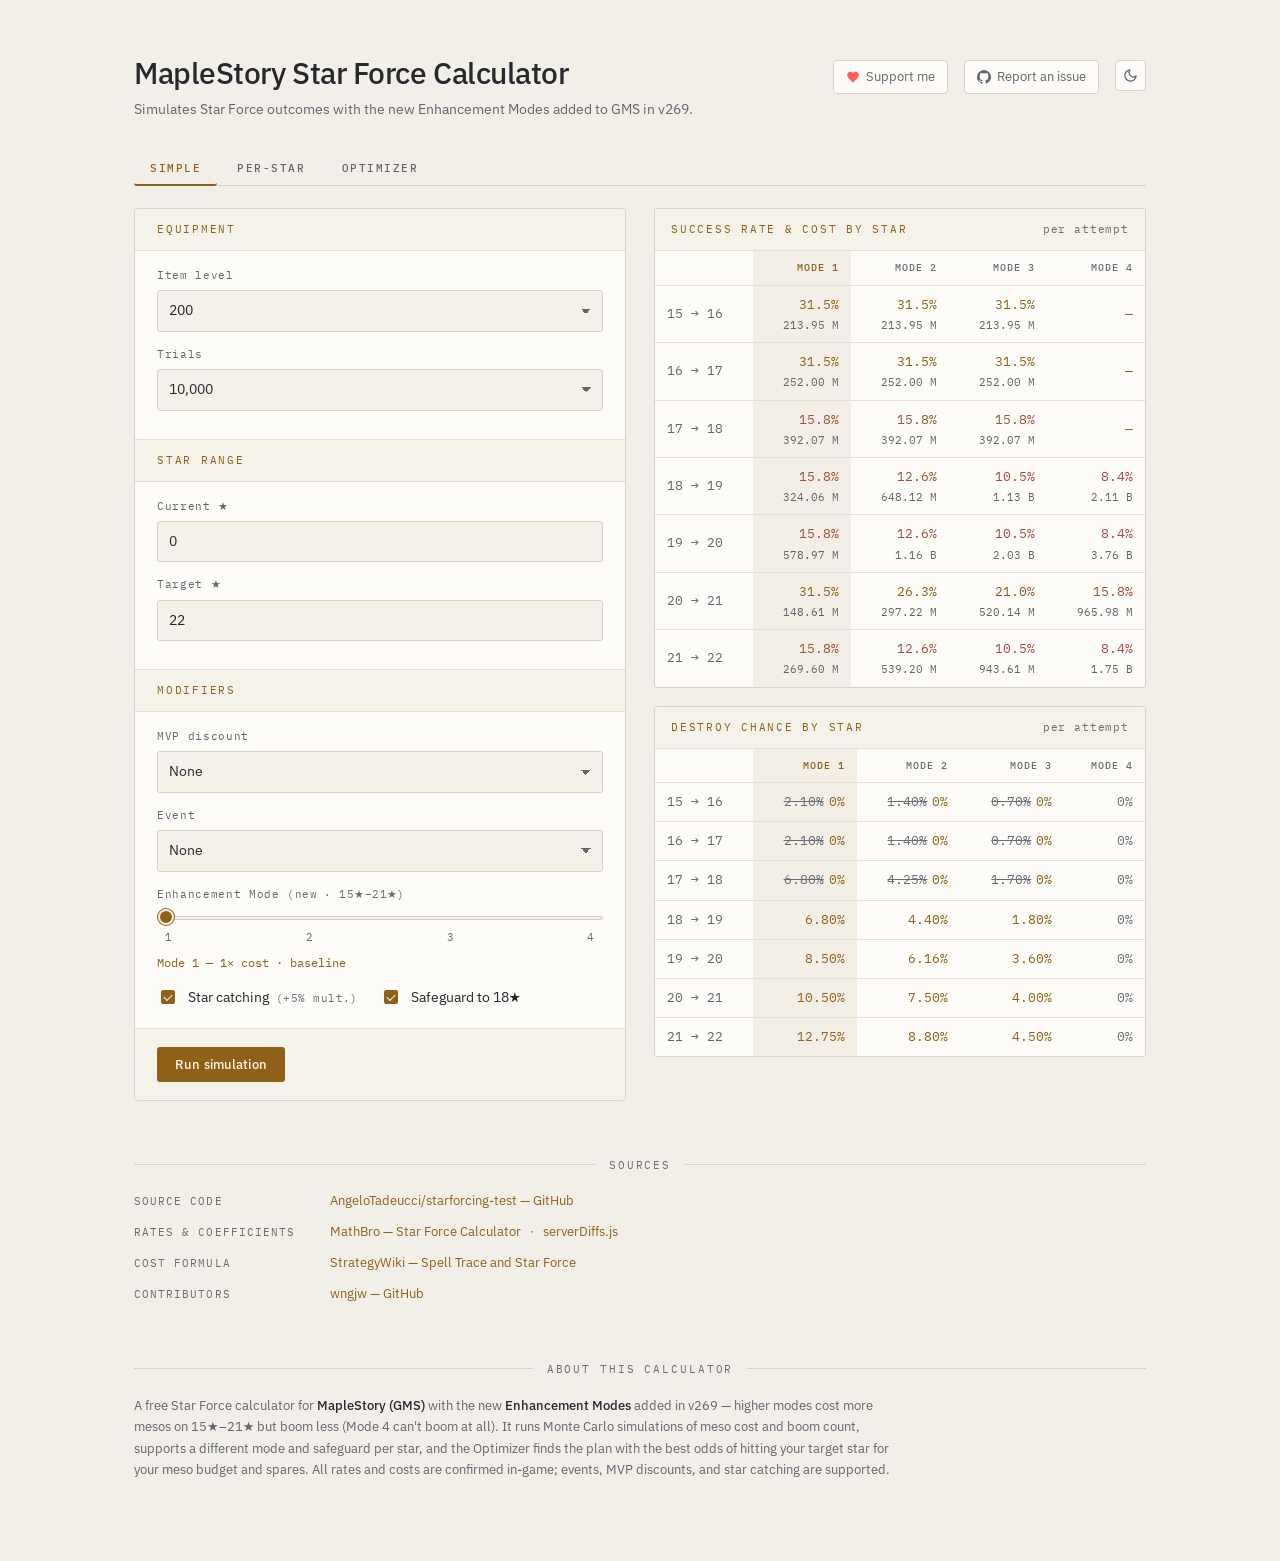
==== commit 0cd7b1c6: "Add Ko-fi support button to the header Sits left of the issue link; on narrow screens the masthead n" ====
--- a/index.html
+++ b/index.html
@@ -80,6 +80,25 @@
                 <div class="masthead-row">
                     <h1>MapleStory Star Force Calculator</h1>
                     <a
+                        class="issue-link kofi-link"
+                        href="https://ko-fi.com/gelo"
+                        target="_blank"
+                        rel="noopener noreferrer"
+                    >
+                        <svg
+                            viewBox="0 0 24 24"
+                            width="14"
+                            height="14"
+                            aria-hidden="true"
+                            fill="currentColor"
+                        >
+                            <path
+                                d="M12 21.35l-1.45-1.32C5.4 15.36 2 12.28 2 8.5 2 5.42 4.42 3 7.5 3c1.74 0 3.41.81 4.5 2.09C13.09 3.81 14.76 3 16.5 3 19.58 3 22 5.42 22 8.5c0 3.78-3.4 6.86-8.55 11.54L12 21.35z"
+                            />
+                        </svg>
+                        Support me
+                    </a>
+                    <a
                         class="issue-link"
                         href="https://github.com/AngeloTadeucci/starforcing-test/issues/new"
                         target="_blank"
--- a/styles.css
+++ b/styles.css
@@ -93,6 +93,18 @@
   gap: 16px;
 }
 
+/* Three items no longer fit beside the title on narrow screens; let the
+   button group wrap to its own right-aligned row under the title. */
+@media (max-width: 640px) {
+  .masthead-row {
+    flex-wrap: wrap;
+  }
+
+  .masthead-row h1 {
+    flex-basis: 100%;
+  }
+}
+
 /* Keep the title and subtitle at a comfortable reading width. */
 .masthead h1,
 .subtitle {
@@ -121,6 +133,16 @@
 .issue-link:hover {
   color: var(--accent-2);
   border-color: var(--accent);
+}
+
+/* Ko-fi link sits first in the header's right-aligned group, so it carries
+   the auto margin and the issue link's must be cleared. */
+.kofi-link svg {
+  color: #ff5e5b;
+}
+
+.kofi-link + .issue-link {
+  margin-left: 0;
 }
 
 /* Square icon button next to the issue link; overrides the global filled
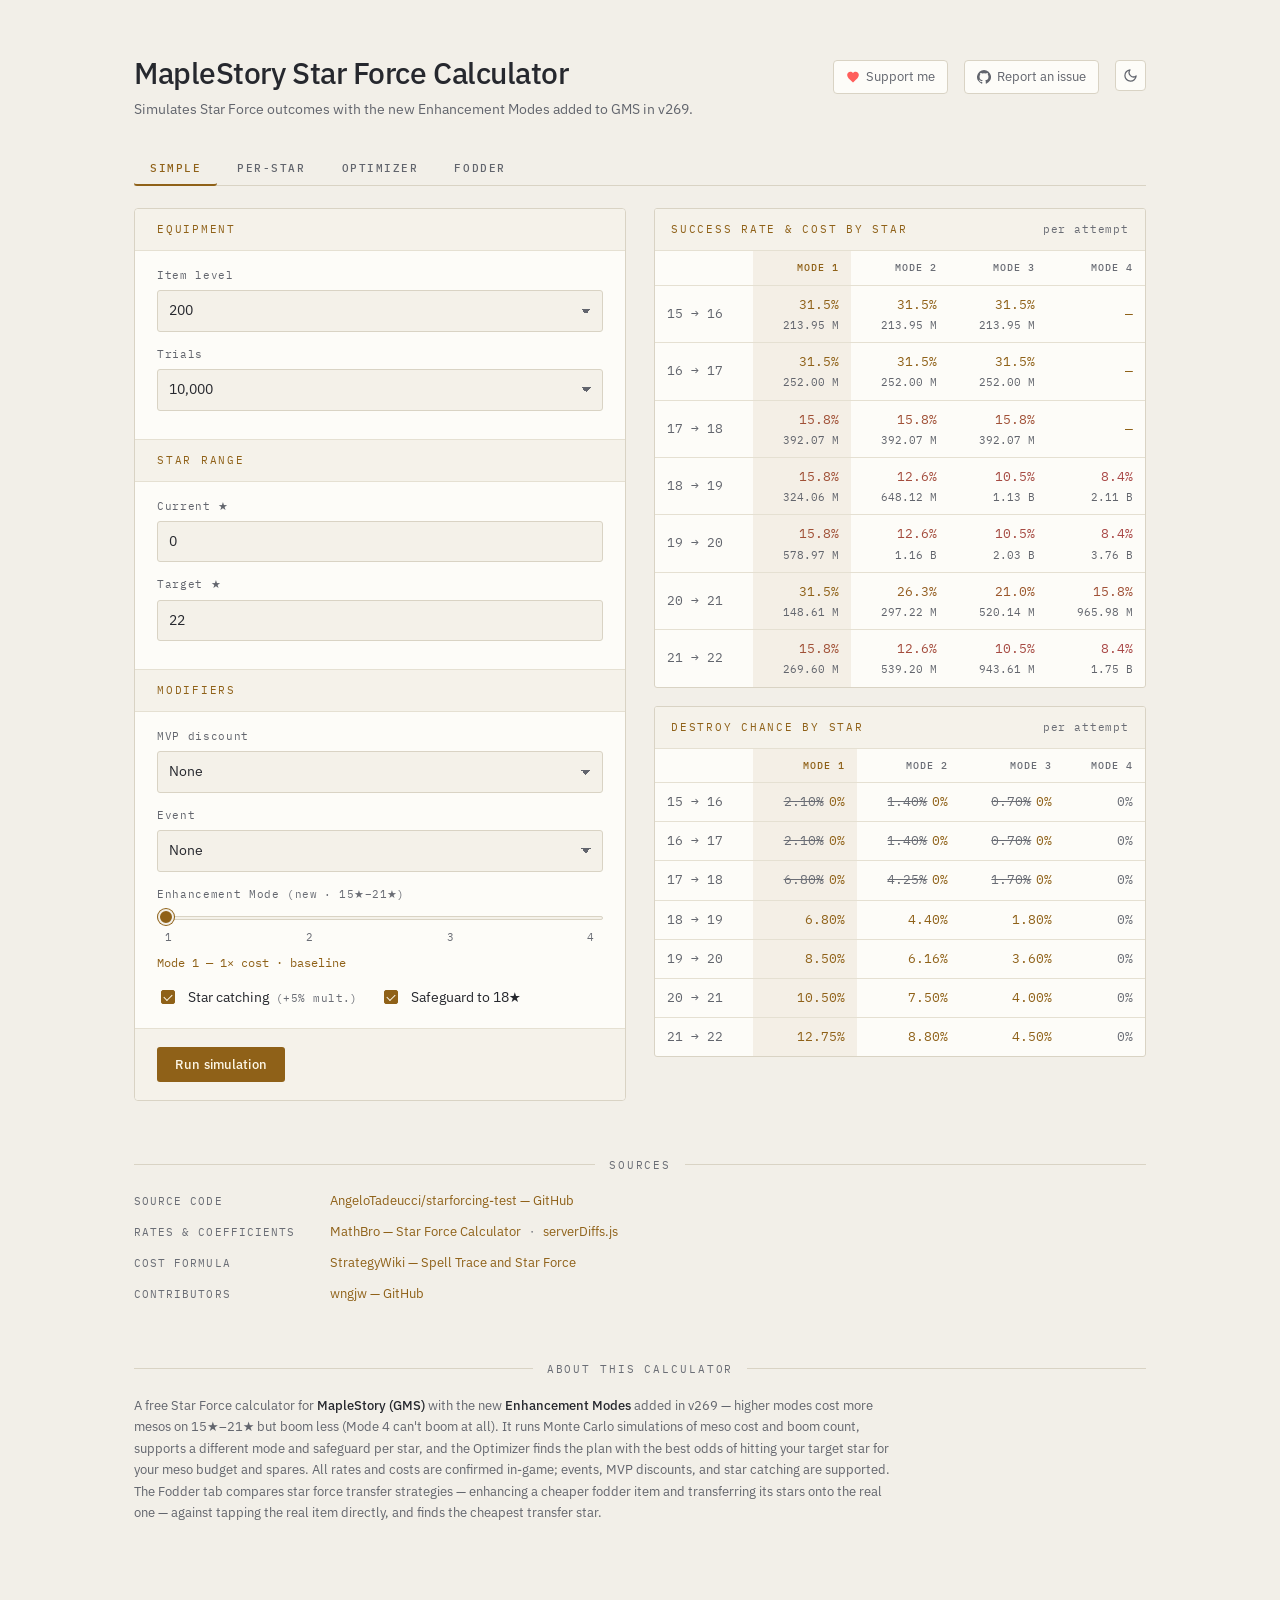
==== commit 4290541f: "Add Fodder tab: star transfer strategies vs raw tapping Compares building a cheap fodder item (Mode " ====
--- a/index.html
+++ b/index.html
@@ -8,7 +8,7 @@
         </title>
         <meta
             name="description"
-            content="Free MapleStory Star Force calculator for GMS v269 with the new Enhancement Modes 1–4. Simulate meso cost and boom chance per star, and optimize the cheapest path to 22★ and beyond."
+            content="Free MapleStory Star Force calculator for GMS v269 with the new Enhancement Modes 1–4. Simulate meso cost and boom chance per star, optimize the cheapest path to 22★, and compare fodder / star force transfer strategies."
         />
         <link rel="canonical" href="https://starforce.tadeucci.dev/" />
         <meta
@@ -192,6 +192,15 @@
                 >
                     Optimizer
                 </button>
+                <button
+                    type="button"
+                    id="tab-fodder"
+                    class="tab"
+                    role="tab"
+                    aria-selected="false"
+                >
+                    Fodder
+                </button>
             </div>
 
             <div class="layout">
@@ -693,6 +702,77 @@
                         </div>
                     </article>
                 </section>
+
+                <section
+                    class="reference fodder-panel hidden"
+                    id="fodderPanel"
+                >
+                    <article class="panel">
+                        <header class="panel-head">
+                            <span class="panel-title"
+                                >Fodder &amp; star transfer</span
+                            >
+                            <span class="panel-unit">vs raw tapping</span>
+                        </header>
+                        <div class="panel-body opt-body">
+                            <div class="opt-controls">
+                                <label>
+                                    <span class="field-label"
+                                        >Fodder item level
+                                        <em class="hint"
+                                            >(transfer accepts up to 10 levels
+                                            below)</em
+                                        ></span
+                                    >
+                                    <input
+                                        type="number"
+                                        id="fodderLevel"
+                                        min="1"
+                                        max="300"
+                                        value="190"
+                                    />
+                                </label>
+                                <label>
+                                    <span class="field-label"
+                                        >Fodder copy price
+                                        <em class="hint"
+                                            >(millions each · 0 to
+                                            ignore)</em
+                                        ></span
+                                    >
+                                    <input
+                                        type="number"
+                                        id="fodderPrice"
+                                        min="0"
+                                        step="1"
+                                        value="0"
+                                    />
+                                </label>
+                                <label>
+                                    <span class="field-label"
+                                        >Target spare price
+                                        <em class="hint"
+                                            >(millions each · 0 if
+                                            priceless)</em
+                                        ></span
+                                    >
+                                    <input
+                                        type="number"
+                                        id="sparePrice"
+                                        min="0"
+                                        step="1"
+                                        value="0"
+                                    />
+                                </label>
+                            </div>
+                            <div
+                                id="fodderResult"
+                                class="opt-result"
+                                aria-live="polite"
+                            ></div>
+                        </div>
+                    </article>
+                </section>
             </div>
 
             <section id="results" class="results hidden" aria-live="polite">
@@ -835,7 +915,11 @@
                         Optimizer finds the plan with the best odds of hitting
                         your target star for your meso budget and spares. All
                         rates and costs are confirmed in-game; events, MVP
-                        discounts, and star catching are supported.
+                        discounts, and star catching are supported. The Fodder
+                        tab compares star force transfer strategies —
+                        enhancing a cheaper fodder item and transferring its
+                        stars onto the real one — against tapping the real
+                        item directly, and finds the cheapest transfer star.
                     </p>
                 </div>
             </section>
@@ -844,6 +928,7 @@
         <script src="rates.js"></script>
         <script src="simulator.js"></script>
         <script src="optimizer.js"></script>
+        <script src="fodder.js"></script>
         <script src="app.js"></script>
     </body>
 </html>
--- a/styles.css
+++ b/styles.css
@@ -1222,6 +1222,32 @@
   padding: 14px 16px 16px;
 }
 
+/* ── Fodder tab ────────────────────────────────────────── */
+/* No actions row between the controls and the live result, so the controls
+   carry the bottom padding themselves. */
+.fodder-panel .opt-controls {
+  padding-bottom: 16px;
+}
+
+/* Strategy labels are sentences, not star ranges — let them wrap. */
+.fodder-table tbody td:first-child {
+  white-space: normal;
+}
+
+.fodder-table .fodder-best td {
+  background: var(--active-col-bg);
+}
+
+/* The collapsed always-dominated transfer range reads as a footnote, not an
+   option. */
+.fodder-table .fodder-dominated td {
+  color: var(--muted-2);
+}
+
+.fodder-table .fodder-best td:first-child {
+  color: var(--accent);
+}
+
 @media (max-width: 540px) {
   .opt-controls {
     padding: 14px 12px 0;
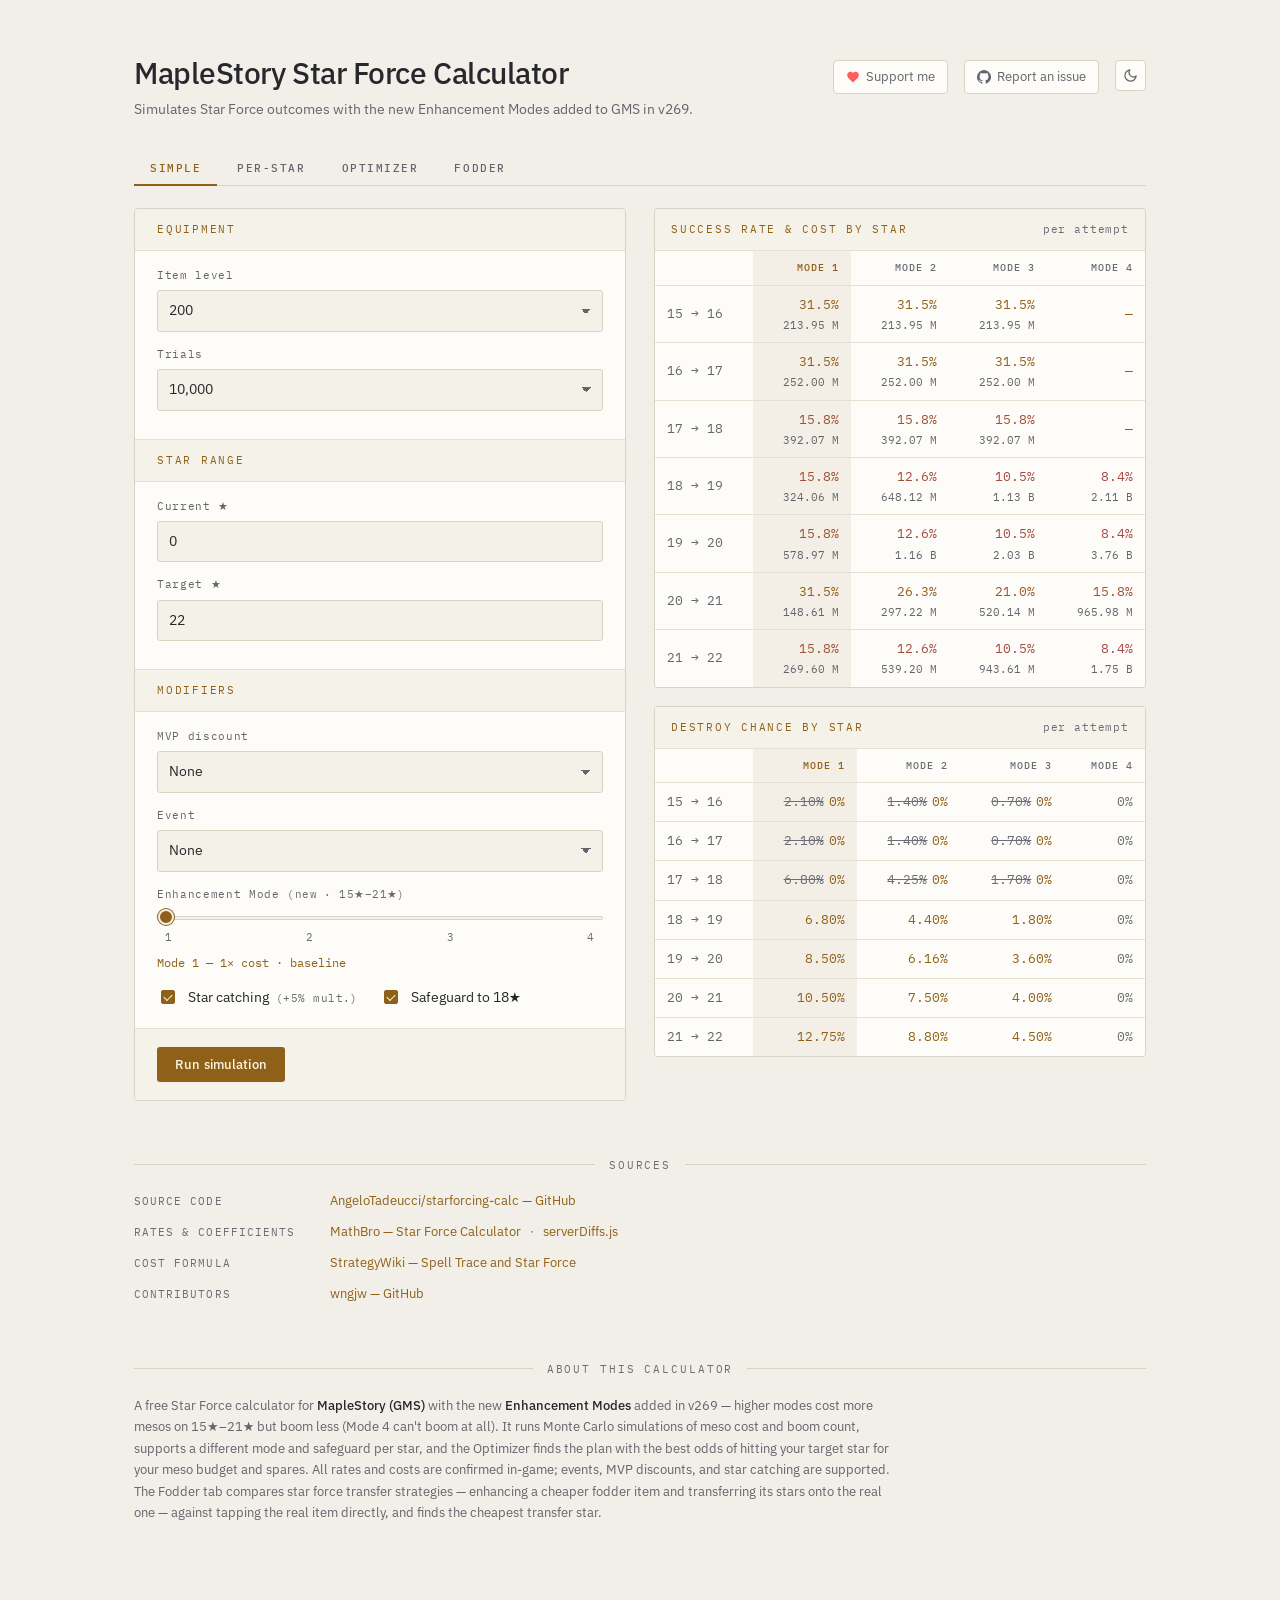
==== commit ce0270c6: "Square the tab underline, point links at renamed starforcing-calc repo The global button border-radi" ====
--- a/index.html
+++ b/index.html
@@ -100,7 +100,7 @@
                     </a>
                     <a
                         class="issue-link"
-                        href="https://github.com/AngeloTadeucci/starforcing-test/issues/new"
+                        href="https://github.com/AngeloTadeucci/starforcing-calc/issues/new"
                         target="_blank"
                         rel="noopener noreferrer"
                     >
@@ -847,10 +847,10 @@
                         <dt>Source code</dt>
                         <dd>
                             <a
-                                href="https://github.com/AngeloTadeucci/starforcing-test"
+                                href="https://github.com/AngeloTadeucci/starforcing-calc"
                                 target="_blank"
                                 rel="noopener noreferrer"
-                                >AngeloTadeucci/starforcing-test — GitHub</a
+                                >AngeloTadeucci/starforcing-calc — GitHub</a
                             >
                         </dd>
                     </div>
--- a/styles.css
+++ b/styles.css
@@ -1015,6 +1015,9 @@
   appearance: none;
   background: none;
   border: 0;
+  /* Kill the global button radius — with only a bottom border it curls the
+     underline's ends upward into a little hook. */
+  border-radius: 0;
   border-bottom: 2px solid transparent;
   margin-bottom: -1px;
   padding: 9px 16px;
@@ -1049,7 +1052,6 @@
 .tab:focus-visible {
   outline: 2px solid var(--accent);
   outline-offset: 2px;
-  border-radius: 2px;
 }
 
 /* ── Per-star strategy matrix ──────────────────────────── */
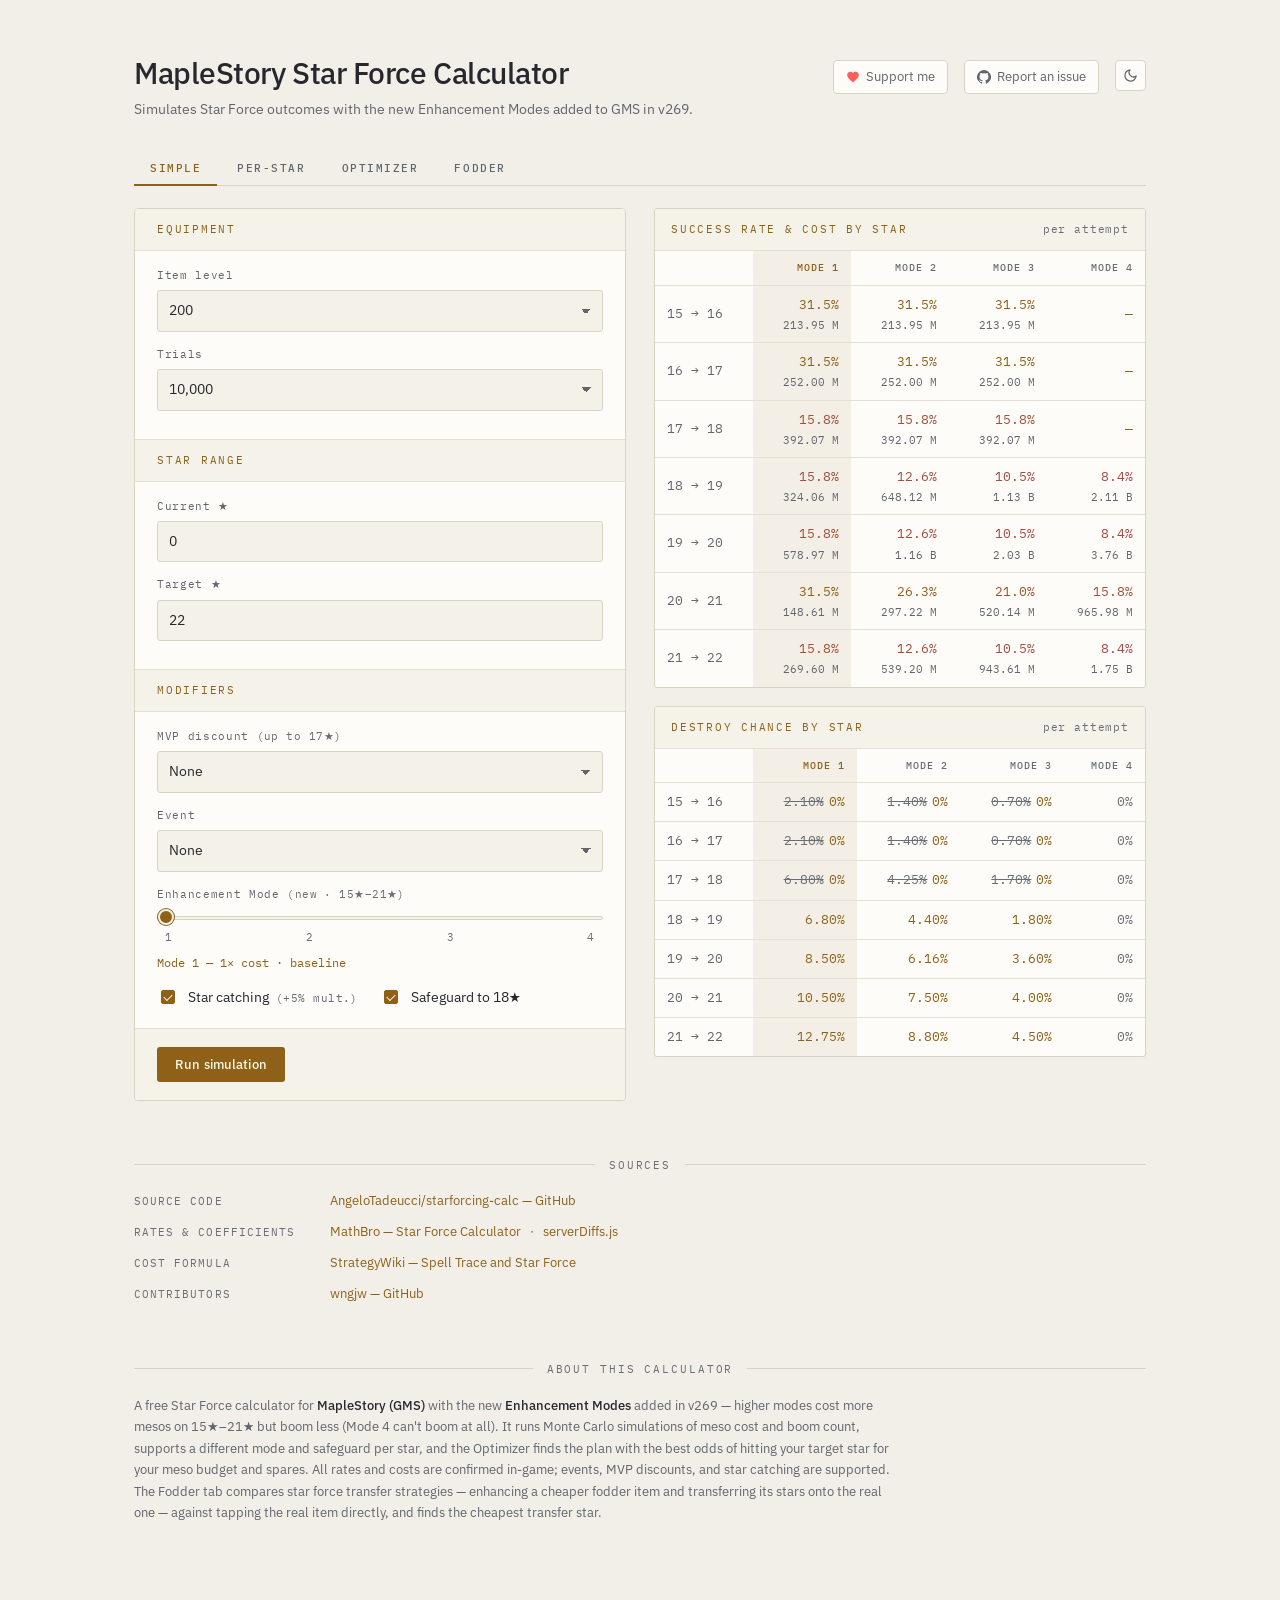
==== commit 67ca3922: "Extend the MVP discount through 17★ and stack it multiplicatively Nexon's MVP service now applies th" ====
--- a/index.html
+++ b/index.html
@@ -1,934 +1,570 @@
 <!doctype html>
 <html lang="en">
-    <head>
-        <meta charset="utf-8" />
-        <meta name="viewport" content="width=device-width, initial-scale=1" />
-        <title>
-            MapleStory Star Force Calculator — v269 GMS Enhancement Modes
-        </title>
-        <meta
-            name="description"
-            content="Free MapleStory Star Force calculator for GMS v269 with the new Enhancement Modes 1–4. Simulate meso cost and boom chance per star, optimize the cheapest path to 22★, and compare fodder / star force transfer strategies."
-        />
-        <link rel="canonical" href="https://starforce.tadeucci.dev/" />
-        <meta
-            property="og:title"
-            content="MapleStory Star Force Calculator — v269 GMS Enhancement Modes"
-        />
-        <meta
-            property="og:description"
-            content="Simulate Star Force meso cost and boom chance with the new Enhancement Modes 1–4 added in GMS v269, and optimize the cheapest plan to your target star."
-        />
-        <meta property="og:url" content="https://starforce.tadeucci.dev/" />
-        <meta property="og:type" content="website" />
-        <meta property="og:site_name" content="Star Force Calculator" />
-        <meta name="twitter:card" content="summary" />
-        <meta name="theme-color" content="#0d0e11" />
-        <script type="application/ld+json">
-            {
-                "@context": "https://schema.org",
-                "@type": "WebApplication",
-                "name": "MapleStory Star Force Calculator (v269 GMS)",
-                "url": "https://starforce.tadeucci.dev/",
-                "description": "Star Force enhancement simulator for MapleStory GMS v269 with the new Enhancement Modes 1–4. Estimates meso cost, boom chance, and the optimal per-star mode and safeguard plan.",
-                "applicationCategory": "UtilityApplication",
-                "operatingSystem": "Any",
-                "browserRequirements": "Requires JavaScript",
-                "offers": {
-                    "@type": "Offer",
-                    "price": "0",
-                    "priceCurrency": "USD"
-                },
-                "author": {
-                    "@type": "Person",
-                    "name": "Ângelo Tadeucci",
-                    "url": "https://github.com/AngeloTadeucci"
-                }
-            }
-        </script>
-        <script>
-            // Stamp the theme on <html> before the stylesheet loads so the
-            // first paint is already in the right theme (no flash). Stored
-            // preference wins; otherwise follow the OS, defaulting to dark.
-            (function () {
-                var theme = "dark";
-                try {
-                    var stored = localStorage.getItem("sf-theme");
-                    if (stored === "light" || stored === "dark") {
-                        theme = stored;
-                    } else if (
-                        window.matchMedia("(prefers-color-scheme: light)")
-                            .matches
-                    ) {
-                        theme = "light";
-                    }
-                } catch (e) {}
-                document.documentElement.dataset.theme = theme;
-            })();
-        </script>
-        <link rel="preconnect" href="https://fonts.googleapis.com" />
-        <link rel="preconnect" href="https://fonts.gstatic.com" crossorigin />
-        <link
-            rel="stylesheet"
-            href="https://fonts.googleapis.com/css2?family=IBM+Plex+Mono:wght@400;500&family=IBM+Plex+Sans:wght@400;500;600&display=swap"
-        />
-        <link rel="stylesheet" href="styles.css" />
-    </head>
-    <body>
-        <main class="container">
-            <header class="masthead">
-                <div class="masthead-row">
-                    <h1>MapleStory Star Force Calculator</h1>
-                    <a
-                        class="issue-link kofi-link"
-                        href="https://ko-fi.com/gelo"
-                        target="_blank"
-                        rel="noopener noreferrer"
-                    >
-                        <svg
-                            viewBox="0 0 24 24"
-                            width="14"
-                            height="14"
-                            aria-hidden="true"
-                            fill="currentColor"
-                        >
-                            <path
-                                d="M12 21.35l-1.45-1.32C5.4 15.36 2 12.28 2 8.5 2 5.42 4.42 3 7.5 3c1.74 0 3.41.81 4.5 2.09C13.09 3.81 14.76 3 16.5 3 19.58 3 22 5.42 22 8.5c0 3.78-3.4 6.86-8.55 11.54L12 21.35z"
-                            />
-                        </svg>
-                        Support me
-                    </a>
-                    <a
-                        class="issue-link"
-                        href="https://github.com/AngeloTadeucci/starforcing-calc/issues/new"
-                        target="_blank"
-                        rel="noopener noreferrer"
-                    >
-                        <svg
-                            viewBox="0 0 16 16"
-                            width="14"
-                            height="14"
-                            aria-hidden="true"
-                            fill="currentColor"
-                        >
-                            <path
-                                d="M8 0a8 8 0 0 0-2.53 15.59c.4.07.55-.17.55-.38l-.01-1.49c-2.01.37-2.53-.49-2.69-.94-.09-.23-.48-.94-.82-1.13-.28-.15-.68-.52-.01-.53.63-.01 1.08.58 1.23.82.72 1.21 1.87.87 2.33.66.07-.52.28-.87.51-1.07-1.78-.2-3.64-.89-3.64-3.95 0-.87.31-1.59.82-2.15-.08-.2-.36-1.02.08-2.12 0 0 .67-.21 2.2.82a7.4 7.4 0 0 1 4 0c1.53-1.04 2.2-.82 2.2-.82.44 1.1.16 1.92.08 2.12.51.56.82 1.27.82 2.15 0 3.07-1.87 3.75-3.65 3.95.29.25.54.73.54 1.48l-.01 2.2c0 .21.15.46.55.38A8 8 0 0 0 8 0Z"
-                            />
-                        </svg>
-                        Report an issue
-                    </a>
-                    <button
-                        type="button"
-                        id="themeToggle"
-                        class="theme-toggle"
-                        aria-label="Switch to light theme"
-                    >
-                        <svg
-                            class="icon-sun"
-                            viewBox="0 0 24 24"
-                            width="15"
-                            height="15"
-                            aria-hidden="true"
-                            fill="none"
-                            stroke="currentColor"
-                            stroke-width="2"
-                            stroke-linecap="round"
-                            stroke-linejoin="round"
-                        >
-                            <circle cx="12" cy="12" r="4" />
-                            <path
-                                d="M12 2v2m0 16v2M4.93 4.93l1.41 1.41m11.32 11.32 1.41 1.41M2 12h2m16 0h2M4.93 19.07l1.41-1.41M17.66 6.34l1.41-1.41"
-                            />
-                        </svg>
-                        <svg
-                            class="icon-moon"
-                            viewBox="0 0 24 24"
-                            width="15"
-                            height="15"
-                            aria-hidden="true"
-                            fill="none"
-                            stroke="currentColor"
-                            stroke-width="2"
-                            stroke-linecap="round"
-                            stroke-linejoin="round"
-                        >
-                            <path
-                                d="M21 12.79A9 9 0 1 1 11.21 3 7 7 0 0 0 21 12.79z"
-                            />
-                        </svg>
-                    </button>
-                </div>
-                <p class="subtitle">
-                    Simulates Star Force outcomes with the new Enhancement
-                    Modes added to GMS in v269.
-                </p>
-            </header>
-
-            <div class="tabs" role="tablist" aria-label="Calculator mode">
-                <button
-                    type="button"
-                    id="tab-quick"
-                    class="tab is-active"
-                    role="tab"
-                    aria-selected="true"
-                >
-                    Simple
-                </button>
-                <button
-                    type="button"
-                    id="tab-perstar"
-                    class="tab"
-                    role="tab"
-                    aria-selected="false"
-                >
-                    Per-star
-                </button>
-                <button
-                    type="button"
-                    id="tab-optimize"
-                    class="tab"
-                    role="tab"
-                    aria-selected="false"
-                >
-                    Optimizer
-                </button>
-                <button
-                    type="button"
-                    id="tab-fodder"
-                    class="tab"
-                    role="tab"
-                    aria-selected="false"
-                >
-                    Fodder
-                </button>
-            </div>
-
-            <div class="layout">
-                <form id="sf-form" class="form" novalidate>
-                    <fieldset>
-                        <div class="legend">Equipment</div>
-                        <div class="row">
-                            <label>
-                                <span class="field-label">Item level</span>
-                                <select id="itemLevel">
-                                    <option value="custom">Custom…</option>
-                                    <option value="120">120</option>
-                                    <option value="140">140</option>
-                                    <option value="150">150</option>
-                                    <option value="160">160</option>
-                                    <option value="200" selected>200</option>
-                                    <option value="250">250</option>
-                                </select>
-                                <input
-                                    type="number"
-                                    id="itemLevelCustom"
-                                    min="1"
-                                    max="300"
-                                    value="200"
-                                    hidden
-                                />
-                            </label>
-                            <label>
-                                <span class="field-label">Trials</span>
-                                <select id="trials">
-                                    <option value="100">100</option>
-                                    <option value="500">500</option>
-                                    <option value="1000">1,000</option>
-                                    <option value="5000">5,000</option>
-                                    <option value="10000" selected>10,000</option>
-                                    <option value="50000">50,000</option>
-                                    <option value="100000">100,000</option>
-                                </select>
-                            </label>
-                        </div>
-                    </fieldset>
-
-                    <fieldset>
-                        <div class="legend">Star range</div>
-                        <div class="row">
-                            <label>
-                                <span class="field-label">Current ★</span>
-                                <input
-                                    type="number"
-                                    id="currentStar"
-                                    min="0"
-                                    max="29"
-                                    value="0"
-                                />
-                            </label>
-                            <label>
-                                <span class="field-label">Target ★</span>
-                                <input
-                                    type="number"
-                                    id="targetStar"
-                                    min="1"
-                                    max="30"
-                                    value="22"
-                                />
-                            </label>
-                        </div>
-                    </fieldset>
-
-                    <fieldset>
-                        <div class="legend">Modifiers</div>
-                        <div class="row">
-                            <label>
-                                <span class="field-label">MVP discount</span>
-                                <select id="mvp">
-                                    <option value="none">None</option>
-                                    <option value="silver">Silver — 3%</option>
-                                    <option value="gold">Gold — 5%</option>
-                                    <option value="diamond">
-                                        Diamond — 10%
-                                    </option>
-                                </select>
-                            </label>
-                            <label>
-                                <span class="field-label">Event</span>
-                                <select id="event">
-                                    <option value="none">None</option>
-                                    <option value="fivetenfifteen">
-                                        5 / 10 / 15★ guaranteed
-                                    </option>
-                                    <option value="thirtyOff">
-                                        30% off cost
-                                    </option>
-                                    <option value="boomReduction">
-                                        30% boom reduction
-                                    </option>
-                                    <option value="shiningStarForce">
-                                        Shining Star Force — 30% off + 30% boom
-                                        red.
-                                    </option>
-                                </select>
-                            </label>
-                        </div>
-
-                        <div class="row" id="enhanceModeRow">
-                            <div class="slider-field">
-                                <span class="field-label"
-                                    >Enhancement Mode
-                                    <em class="hint"
-                                        >(new · 15★–21★)</em
-                                    ></span
-                                >
-                                <input
-                                    type="range"
-                                    id="enhanceMode"
-                                    class="slider"
-                                    min="1"
-                                    max="4"
-                                    step="1"
-                                    value="1"
-                                    aria-label="Enhancement Mode"
-                                />
-                                <div class="slider-ticks" aria-hidden="true">
-                                    <span>1</span><span>2</span><span>3</span
-                                    ><span>4</span>
-                                </div>
-                                <span class="slider-value" id="enhanceModeLabel"
-                                    >Mode 1 — 1× cost · baseline (uses
-                                    Safeguard)</span
-                                >
-                            </div>
-                        </div>
-
-                        <div class="row checks">
-                            <label class="check">
-                                <input
-                                    type="checkbox"
-                                    id="starCatching"
-                                    checked
-                                />
-                                <span>Star catching <em class="hint">(+5% mult.)</em></span>
-                            </label>
-                            <label class="check" id="safeguardField">
-                                <input type="checkbox" id="safeguard" checked />
-                                <span>Safeguard to 18★</span>
-                            </label>
-                        </div>
-                    </fieldset>
-
-                    <div class="actions" id="formActions">
-                        <button type="submit" id="calc">Run simulation</button>
-                        <span
-                            id="error"
-                            class="error"
-                            role="alert"
-                            aria-live="polite"
-                        ></span>
-                    </div>
-                </form>
-
-                <section class="reference" id="referencePanels">
-                    <article class="panel">
-                        <header class="panel-head">
-                            <span class="panel-title"
-                                >Success rate &amp; cost by star</span
-                            >
-                            <span class="panel-unit" id="rate-cost-unit"
-                                >per attempt</span
-                            >
-                        </header>
-                        <div class="panel-body">
-                            <table class="mode-table">
-                                <thead>
-                                    <tr>
-                                        <th></th>
-                                        <th data-mode-col="1">Mode 1</th>
-                                        <th data-mode-col="2">Mode 2</th>
-                                        <th data-mode-col="3">Mode 3</th>
-                                        <th data-mode-col="4">Mode 4</th>
-                                    </tr>
-                                </thead>
-                                <tbody id="rate-cost-table-body"></tbody>
-                            </table>
-                        </div>
-                    </article>
-
-                    <article class="panel">
-                        <header class="panel-head">
-                            <span class="panel-title"
-                                >Destroy chance by star</span
-                            >
-                            <span class="panel-unit">per attempt</span>
-                        </header>
-                        <div class="panel-body">
-                            <table class="mode-table">
-                                <thead>
-                                    <tr>
-                                        <th></th>
-                                        <th data-mode-col="1">Mode 1</th>
-                                        <th data-mode-col="2">Mode 2</th>
-                                        <th data-mode-col="3">Mode 3</th>
-                                        <th data-mode-col="4">Mode 4</th>
-                                    </tr>
-                                </thead>
-                                <tbody id="boom-table-body">
-                                    <tr>
-                                        <td>15 → 16</td>
-                                        <td
-                                            class="num boom-cell"
-                                            data-mode-col="1"
-                                            data-base="2.10"
-                                        >
-                                            2.10%
-                                        </td>
-                                        <td
-                                            class="num boom-cell"
-                                            data-mode-col="2"
-                                            data-base="1.40"
-                                        >
-                                            1.40%
-                                        </td>
-                                        <td
-                                            class="num boom-cell"
-                                            data-mode-col="3"
-                                            data-base="0.70"
-                                        >
-                                            0.70%
-                                        </td>
-                                        <td class="num zero" data-mode-col="4">
-                                            0%
-                                        </td>
-                                    </tr>
-                                    <tr>
-                                        <td>16 → 17</td>
-                                        <td
-                                            class="num boom-cell"
-                                            data-mode-col="1"
-                                            data-base="2.10"
-                                        >
-                                            2.10%
-                                        </td>
-                                        <td
-                                            class="num boom-cell"
-                                            data-mode-col="2"
-                                            data-base="1.40"
-                                        >
-                                            1.40%
-                                        </td>
-                                        <td
-                                            class="num boom-cell"
-                                            data-mode-col="3"
-                                            data-base="0.70"
-                                        >
-                                            0.70%
-                                        </td>
-                                        <td class="num zero" data-mode-col="4">
-                                            0%
-                                        </td>
-                                    </tr>
-                                    <tr>
-                                        <td>17 → 18</td>
-                                        <td
-                                            class="num boom-cell"
-                                            data-mode-col="1"
-                                            data-base="6.80"
-                                        >
-                                            6.80%
-                                        </td>
-                                        <td
-                                            class="num boom-cell"
-                                            data-mode-col="2"
-                                            data-base="4.25"
-                                        >
-                                            4.25%
-                                        </td>
-                                        <td
-                                            class="num boom-cell"
-                                            data-mode-col="3"
-                                            data-base="1.70"
-                                        >
-                                            1.70%
-                                        </td>
-                                        <td class="num zero" data-mode-col="4">
-                                            0%
-                                        </td>
-                                    </tr>
-                                    <tr>
-                                        <td>18 → 19</td>
-                                        <td
-                                            class="num boom-cell"
-                                            data-mode-col="1"
-                                            data-base="6.80"
-                                        >
-                                            6.80%
-                                        </td>
-                                        <td
-                                            class="num boom-cell"
-                                            data-mode-col="2"
-                                            data-base="4.40"
-                                        >
-                                            4.40%
-                                        </td>
-                                        <td
-                                            class="num boom-cell"
-                                            data-mode-col="3"
-                                            data-base="1.80"
-                                        >
-                                            1.80%
-                                        </td>
-                                        <td class="num zero" data-mode-col="4">
-                                            0%
-                                        </td>
-                                    </tr>
-                                    <tr>
-                                        <td>19 → 20</td>
-                                        <td
-                                            class="num boom-cell"
-                                            data-mode-col="1"
-                                            data-base="8.50"
-                                        >
-                                            8.50%
-                                        </td>
-                                        <td
-                                            class="num boom-cell"
-                                            data-mode-col="2"
-                                            data-base="6.16"
-                                        >
-                                            6.16%
-                                        </td>
-                                        <td
-                                            class="num boom-cell"
-                                            data-mode-col="3"
-                                            data-base="3.60"
-                                        >
-                                            3.60%
-                                        </td>
-                                        <td class="num zero" data-mode-col="4">
-                                            0%
-                                        </td>
-                                    </tr>
-                                    <tr>
-                                        <td>20 → 21</td>
-                                        <td
-                                            class="num boom-cell"
-                                            data-mode-col="1"
-                                            data-base="10.50"
-                                        >
-                                            10.50%
-                                        </td>
-                                        <td
-                                            class="num boom-cell"
-                                            data-mode-col="2"
-                                            data-base="7.50"
-                                        >
-                                            7.50%
-                                        </td>
-                                        <td
-                                            class="num boom-cell"
-                                            data-mode-col="3"
-                                            data-base="4.00"
-                                        >
-                                            4.00%
-                                        </td>
-                                        <td class="num zero" data-mode-col="4">
-                                            0%
-                                        </td>
-                                    </tr>
-                                    <tr>
-                                        <td>21 → 22</td>
-                                        <td
-                                            class="num boom-cell"
-                                            data-mode-col="1"
-                                            data-base="12.75"
-                                        >
-                                            12.75%
-                                        </td>
-                                        <td
-                                            class="num boom-cell"
-                                            data-mode-col="2"
-                                            data-base="8.80"
-                                        >
-                                            8.80%
-                                        </td>
-                                        <td
-                                            class="num boom-cell"
-                                            data-mode-col="3"
-                                            data-base="4.50"
-                                        >
-                                            4.50%
-                                        </td>
-                                        <td class="num zero" data-mode-col="4">
-                                            0%
-                                        </td>
-                                    </tr>
-                                </tbody>
-                            </table>
-                        </div>
-                    </article>
-                </section>
-
-                <section
-                    class="reference per-star-panel hidden"
-                    id="perStarPanel"
-                >
-                    <article class="panel">
-                        <header class="panel-head">
-                            <span class="panel-title">Per-star strategy</span>
-                            <span class="panel-unit"
-                                >mode &amp; safeguard by star</span
-                            >
-                        </header>
-                        <div class="panel-body">
-                            <table class="mode-table plan-table">
-                                <thead>
-                                    <tr>
-                                        <th>★</th>
-                                        <th>Mode</th>
-                                        <th>Safeguard</th>
-                                        <th>Boom</th>
-                                        <th>Cost</th>
-                                    </tr>
-                                </thead>
-                                <tbody id="plan-table-body"></tbody>
-                            </table>
-                            <p class="plan-note">
-                                Each step picks its own mode. Safeguard (15–17★)
-                                only stacks on Mode 1.
-                            </p>
-                        </div>
-                    </article>
-                </section>
-
-                <section
-                    class="reference optimize-panel hidden"
-                    id="optimizePanel"
-                >
-                    <article class="panel">
-                        <header class="panel-head">
-                            <span class="panel-title">Optimize plan</span>
-                            <span class="panel-unit"
-                                >auto-fill the matrix</span
-                            >
-                        </header>
-                        <div class="panel-body opt-body">
-                            <div class="opt-controls">
-                                <label id="optBudgetField">
-                                    <span class="field-label"
-                                        >Meso budget
-                                        <em class="hint">(billions)</em></span
-                                    >
-                                    <input
-                                        type="number"
-                                        id="optBudget"
-                                        min="0"
-                                        step="1"
-                                        value="50"
-                                    />
-                                </label>
-                                <label id="optSparesField">
-                                    <span class="field-label"
-                                        >Spare items
-                                        <em class="hint"
-                                            >(booms you can take)</em
-                                        ></span
-                                    >
-                                    <input
-                                        type="number"
-                                        id="optSpares"
-                                        min="0"
-                                        step="1"
-                                        value="0"
-                                    />
-                                </label>
-                            </div>
-                            <p class="opt-intro">
-                                Finds the mode &amp; safeguard plan with the best
-                                chance of reaching your target for your meso
-                                budget and spare count — searching every
-                                combination for stars 15–21 in the current →
-                                target range, then filling the Per-star matrix.
-                                Uses the modifiers (item level, event, MVP, star
-                                catching) from the form on the left.
-                            </p>
-                            <div class="opt-actions">
-                                <button type="button" id="optimizeBtn">
-                                    Optimize
-                                </button>
-                                <span
-                                    id="optError"
-                                    class="error"
-                                    role="alert"
-                                    aria-live="polite"
-                                ></span>
-                            </div>
-                            <div
-                                id="optResult"
-                                class="opt-result hidden"
-                                aria-live="polite"
-                            ></div>
-                        </div>
-                    </article>
-                </section>
-
-                <section
-                    class="reference fodder-panel hidden"
-                    id="fodderPanel"
-                >
-                    <article class="panel">
-                        <header class="panel-head">
-                            <span class="panel-title"
-                                >Fodder &amp; star transfer</span
-                            >
-                            <span class="panel-unit">vs raw tapping</span>
-                        </header>
-                        <div class="panel-body opt-body">
-                            <div class="opt-controls">
-                                <label>
-                                    <span class="field-label"
-                                        >Fodder item level
-                                        <em class="hint"
-                                            >(transfer accepts up to 10 levels
-                                            below)</em
-                                        ></span
-                                    >
-                                    <input
-                                        type="number"
-                                        id="fodderLevel"
-                                        min="1"
-                                        max="300"
-                                        value="190"
-                                    />
-                                </label>
-                                <label>
-                                    <span class="field-label"
-                                        >Fodder copy price
-                                        <em class="hint"
-                                            >(millions each · 0 to
-                                            ignore)</em
-                                        ></span
-                                    >
-                                    <input
-                                        type="number"
-                                        id="fodderPrice"
-                                        min="0"
-                                        step="1"
-                                        value="0"
-                                    />
-                                </label>
-                                <label>
-                                    <span class="field-label"
-                                        >Target spare price
-                                        <em class="hint"
-                                            >(millions each · 0 if
-                                            priceless)</em
-                                        ></span
-                                    >
-                                    <input
-                                        type="number"
-                                        id="sparePrice"
-                                        min="0"
-                                        step="1"
-                                        value="0"
-                                    />
-                                </label>
-                            </div>
-                            <div
-                                id="fodderResult"
-                                class="opt-result"
-                                aria-live="polite"
-                            ></div>
-                        </div>
-                    </article>
-                </section>
-            </div>
-
-            <section id="results" class="results hidden" aria-live="polite">
-                <div class="section-head">
-                    <span class="rule"></span>
-                    <span class="section-title">Results</span>
-                    <span class="rule"></span>
-                </div>
-
-                <div class="metrics">
-                    <div class="card">
-                        <div class="card-label">Average cost</div>
-                        <div class="card-value" id="m-avg">—</div>
-                    </div>
-                    <div class="card">
-                        <div class="card-label">Median cost</div>
-                        <div class="card-value" id="m-median">—</div>
-                    </div>
-                    <div class="card">
-                        <div class="card-label">Avg booms</div>
-                        <div class="card-value" id="m-booms">—</div>
-                    </div>
-                    <div class="card">
-                        <div class="card-label">Median attempts</div>
-                        <div class="card-value" id="m-attempts">—</div>
-                    </div>
-                </div>
-
-                <article class="panel">
-                    <header class="panel-head">
-                        <span class="panel-title">Cost</span>
-                        <span class="panel-unit">mesos</span>
-                    </header>
-                    <div class="panel-body">
-                        <dl class="stat-list" id="cost-pct"></dl>
-                        <div class="chart">
-                            <canvas
-                                id="histogram"
-                                width="800"
-                                height="200"
-                            ></canvas>
-                        </div>
-                    </div>
-                </article>
-
-                <article class="panel">
-                    <header class="panel-head">
-                        <span class="panel-title">Booms</span>
-                        <span class="panel-unit">items destroyed</span>
-                    </header>
-                    <div class="panel-body">
-                        <dl class="stat-list" id="booms-pct"></dl>
-                        <div class="chart">
-                            <canvas
-                                id="histogram-booms"
-                                width="800"
-                                height="200"
-                            ></canvas>
-                        </div>
-                    </div>
-                </article>
-            </section>
-
-            <footer class="colophon">
-                <div class="section-head">
-                    <span class="rule"></span>
-                    <span class="section-title">Sources</span>
-                    <span class="rule"></span>
-                </div>
-                <dl class="sources">
-                    <div class="source">
-                        <dt>Source code</dt>
-                        <dd>
-                            <a
-                                href="https://github.com/AngeloTadeucci/starforcing-calc"
-                                target="_blank"
-                                rel="noopener noreferrer"
-                                >AngeloTadeucci/starforcing-calc — GitHub</a
-                            >
-                        </dd>
-                    </div>
-                    <div class="source">
-                        <dt>Rates &amp; coefficients</dt>
-                        <dd>
-                            <a
-                                href="https://brendonmay.github.io/starforceCalculator/"
-                                target="_blank"
-                                rel="noopener noreferrer"
-                                >MathBro — Star Force Calculator</a
-                            >
-                            <span class="src-sep">·</span>
-                            <a
-                                href="https://github.com/brendonmay/brendonmay.github.io/blob/master/starforceCalculator/serverDiffs.js"
-                                target="_blank"
-                                rel="noopener noreferrer"
-                                >serverDiffs.js</a
-                            >
-                        </dd>
-                    </div>
-                    <div class="source">
-                        <dt>Cost formula</dt>
-                        <dd>
-                            <a
-                                href="https://strategywiki.org/wiki/MapleStory/Spell_Trace_and_Star_Force#Meso_Cost"
-                                target="_blank"
-                                rel="noopener noreferrer"
-                                >StrategyWiki — Spell Trace and Star Force</a
-                            >
-                        </dd>
-                    </div>
-                    <div class="source">
-                        <dt>Contributors</dt>
-                        <dd>
-                            <a
-                                href="https://github.com/wngjw"
-                                target="_blank"
-                                rel="noopener noreferrer"
-                                >wngjw — GitHub</a
-                            >
-                        </dd>
-                    </div>
-                </dl>
-            </footer>
-
-            <section class="about">
-                <div class="section-head">
-                    <span class="rule"></span>
-                    <h2 class="section-title">About this calculator</h2>
-                    <span class="rule"></span>
-                </div>
-                <div class="about-body">
-                    <p>
-                        A free Star Force calculator for
-                        <strong>MapleStory (GMS)</strong> with the new
-                        <strong>Enhancement Modes</strong> added in v269 —
-                        higher modes cost more mesos on 15★–21★ but boom less
-                        (Mode 4 can't boom at all). It runs Monte Carlo
-                        simulations of meso cost and boom count, supports a
-                        different mode and safeguard per star, and the
-                        Optimizer finds the plan with the best odds of hitting
-                        your target star for your meso budget and spares. All
-                        rates and costs are confirmed in-game; events, MVP
-                        discounts, and star catching are supported. The Fodder
-                        tab compares star force transfer strategies —
-                        enhancing a cheaper fodder item and transferring its
-                        stars onto the real one — against tapping the real
-                        item directly, and finds the cheapest transfer star.
-                    </p>
-                </div>
-            </section>
-        </main>
-
-        <script src="rates.js"></script>
-        <script src="simulator.js"></script>
-        <script src="optimizer.js"></script>
-        <script src="fodder.js"></script>
-        <script src="app.js"></script>
-    </body>
+	<head>
+		<meta charset="utf-8" />
+		<meta name="viewport" content="width=device-width, initial-scale=1" />
+		<title>MapleStory Star Force Calculator — v269 GMS Enhancement Modes</title>
+		<meta
+			name="description"
+			content="Free MapleStory Star Force calculator for GMS v269 with the new Enhancement Modes 1–4. Simulate meso cost and boom chance per star, optimize the cheapest path to 22★, and compare fodder / star force transfer strategies."
+		/>
+		<link rel="canonical" href="https://starforce.tadeucci.dev/" />
+		<meta property="og:title" content="MapleStory Star Force Calculator — v269 GMS Enhancement Modes" />
+		<meta
+			property="og:description"
+			content="Simulate Star Force meso cost and boom chance with the new Enhancement Modes 1–4 added in GMS v269, and optimize the cheapest plan to your target star."
+		/>
+		<meta property="og:url" content="https://starforce.tadeucci.dev/" />
+		<meta property="og:type" content="website" />
+		<meta property="og:site_name" content="Star Force Calculator" />
+		<meta name="twitter:card" content="summary" />
+		<meta name="theme-color" content="#0d0e11" />
+		<script type="application/ld+json">
+			{
+				"@context": "https://schema.org",
+				"@type": "WebApplication",
+				"name": "MapleStory Star Force Calculator (v269 GMS)",
+				"url": "https://starforce.tadeucci.dev/",
+				"description": "Star Force enhancement simulator for MapleStory GMS v269 with the new Enhancement Modes 1–4. Estimates meso cost, boom chance, and the optimal per-star mode and safeguard plan.",
+				"applicationCategory": "UtilityApplication",
+				"operatingSystem": "Any",
+				"browserRequirements": "Requires JavaScript",
+				"offers": {
+					"@type": "Offer",
+					"price": "0",
+					"priceCurrency": "USD"
+				},
+				"author": {
+					"@type": "Person",
+					"name": "Ângelo Tadeucci",
+					"url": "https://github.com/AngeloTadeucci"
+				}
+			}
+		</script>
+		<script>
+			// Stamp the theme on <html> before the stylesheet loads so the
+			// first paint is already in the right theme (no flash). Stored
+			// preference wins; otherwise follow the OS, defaulting to dark.
+			(function () {
+				var theme = 'dark';
+				try {
+					var stored = localStorage.getItem('sf-theme');
+					if (stored === 'light' || stored === 'dark') {
+						theme = stored;
+					} else if (window.matchMedia('(prefers-color-scheme: light)').matches) {
+						theme = 'light';
+					}
+				} catch (e) {}
+				document.documentElement.dataset.theme = theme;
+			})();
+		</script>
+		<link rel="preconnect" href="https://fonts.googleapis.com" />
+		<link rel="preconnect" href="https://fonts.gstatic.com" crossorigin />
+		<link
+			rel="stylesheet"
+			href="https://fonts.googleapis.com/css2?family=IBM+Plex+Mono:wght@400;500&family=IBM+Plex+Sans:wght@400;500;600&display=swap"
+		/>
+		<link rel="stylesheet" href="styles.css" />
+	</head>
+	<body>
+		<main class="container">
+			<header class="masthead">
+				<div class="masthead-row">
+					<h1>MapleStory Star Force Calculator</h1>
+					<a class="issue-link kofi-link" href="https://ko-fi.com/gelo" target="_blank" rel="noopener noreferrer">
+						<svg viewBox="0 0 24 24" width="14" height="14" aria-hidden="true" fill="currentColor">
+							<path
+								d="M12 21.35l-1.45-1.32C5.4 15.36 2 12.28 2 8.5 2 5.42 4.42 3 7.5 3c1.74 0 3.41.81 4.5 2.09C13.09 3.81 14.76 3 16.5 3 19.58 3 22 5.42 22 8.5c0 3.78-3.4 6.86-8.55 11.54L12 21.35z"
+							/>
+						</svg>
+						Support me
+					</a>
+					<a
+						class="issue-link"
+						href="https://github.com/AngeloTadeucci/starforcing-calc/issues/new"
+						target="_blank"
+						rel="noopener noreferrer"
+					>
+						<svg viewBox="0 0 16 16" width="14" height="14" aria-hidden="true" fill="currentColor">
+							<path
+								d="M8 0a8 8 0 0 0-2.53 15.59c.4.07.55-.17.55-.38l-.01-1.49c-2.01.37-2.53-.49-2.69-.94-.09-.23-.48-.94-.82-1.13-.28-.15-.68-.52-.01-.53.63-.01 1.08.58 1.23.82.72 1.21 1.87.87 2.33.66.07-.52.28-.87.51-1.07-1.78-.2-3.64-.89-3.64-3.95 0-.87.31-1.59.82-2.15-.08-.2-.36-1.02.08-2.12 0 0 .67-.21 2.2.82a7.4 7.4 0 0 1 4 0c1.53-1.04 2.2-.82 2.2-.82.44 1.1.16 1.92.08 2.12.51.56.82 1.27.82 2.15 0 3.07-1.87 3.75-3.65 3.95.29.25.54.73.54 1.48l-.01 2.2c0 .21.15.46.55.38A8 8 0 0 0 8 0Z"
+							/>
+						</svg>
+						Report an issue
+					</a>
+					<button type="button" id="themeToggle" class="theme-toggle" aria-label="Switch to light theme">
+						<svg
+							class="icon-sun"
+							viewBox="0 0 24 24"
+							width="15"
+							height="15"
+							aria-hidden="true"
+							fill="none"
+							stroke="currentColor"
+							stroke-width="2"
+							stroke-linecap="round"
+							stroke-linejoin="round"
+						>
+							<circle cx="12" cy="12" r="4" />
+							<path
+								d="M12 2v2m0 16v2M4.93 4.93l1.41 1.41m11.32 11.32 1.41 1.41M2 12h2m16 0h2M4.93 19.07l1.41-1.41M17.66 6.34l1.41-1.41"
+							/>
+						</svg>
+						<svg
+							class="icon-moon"
+							viewBox="0 0 24 24"
+							width="15"
+							height="15"
+							aria-hidden="true"
+							fill="none"
+							stroke="currentColor"
+							stroke-width="2"
+							stroke-linecap="round"
+							stroke-linejoin="round"
+						>
+							<path d="M21 12.79A9 9 0 1 1 11.21 3 7 7 0 0 0 21 12.79z" />
+						</svg>
+					</button>
+				</div>
+				<p class="subtitle">Simulates Star Force outcomes with the new Enhancement Modes added to GMS in v269.</p>
+			</header>
+
+			<div class="tabs" role="tablist" aria-label="Calculator mode">
+				<button type="button" id="tab-quick" class="tab is-active" role="tab" aria-selected="true">Simple</button>
+				<button type="button" id="tab-perstar" class="tab" role="tab" aria-selected="false">Per-star</button>
+				<button type="button" id="tab-optimize" class="tab" role="tab" aria-selected="false">Optimizer</button>
+				<button type="button" id="tab-fodder" class="tab" role="tab" aria-selected="false">Fodder</button>
+			</div>
+
+			<div class="layout">
+				<form id="sf-form" class="form" novalidate>
+					<fieldset>
+						<div class="legend">Equipment</div>
+						<div class="row">
+							<label>
+								<span class="field-label">Item level</span>
+								<select id="itemLevel">
+									<option value="custom">Custom…</option>
+									<option value="120">120</option>
+									<option value="140">140</option>
+									<option value="150">150</option>
+									<option value="160">160</option>
+									<option value="200" selected>200</option>
+									<option value="250">250</option>
+								</select>
+								<input type="number" id="itemLevelCustom" min="1" max="300" value="200" hidden />
+							</label>
+							<label>
+								<span class="field-label">Trials</span>
+								<select id="trials">
+									<option value="100">100</option>
+									<option value="500">500</option>
+									<option value="1000">1,000</option>
+									<option value="5000">5,000</option>
+									<option value="10000" selected>10,000</option>
+									<option value="50000">50,000</option>
+									<option value="100000">100,000</option>
+								</select>
+							</label>
+						</div>
+					</fieldset>
+
+					<fieldset>
+						<div class="legend">Star range</div>
+						<div class="row">
+							<label>
+								<span class="field-label">Current ★</span>
+								<input type="number" id="currentStar" min="0" max="29" value="0" />
+							</label>
+							<label>
+								<span class="field-label">Target ★</span>
+								<input type="number" id="targetStar" min="1" max="30" value="22" />
+							</label>
+						</div>
+					</fieldset>
+
+					<fieldset>
+						<div class="legend">Modifiers</div>
+						<div class="row">
+							<label>
+								<span class="field-label">MVP discount <em class="hint">(up to 17★)</em></span>
+								<select id="mvp">
+									<option value="none">None</option>
+									<option value="silver">Silver — 3%</option>
+									<option value="gold">Gold — 5%</option>
+									<option value="diamond">Diamond — 10%</option>
+								</select>
+							</label>
+							<label>
+								<span class="field-label">Event</span>
+								<select id="event">
+									<option value="none">None</option>
+									<option value="fivetenfifteen">5 / 10 / 15★ guaranteed</option>
+									<option value="thirtyOff">30% off cost</option>
+									<option value="boomReduction">30% boom reduction</option>
+									<option value="shiningStarForce">Shining Star Force — 30% off + 30% boom red.</option>
+								</select>
+							</label>
+						</div>
+
+						<div class="row" id="enhanceModeRow">
+							<div class="slider-field">
+								<span class="field-label">Enhancement Mode <em class="hint">(new · 15★–21★)</em></span>
+								<input
+									type="range"
+									id="enhanceMode"
+									class="slider"
+									min="1"
+									max="4"
+									step="1"
+									value="1"
+									aria-label="Enhancement Mode"
+								/>
+								<div class="slider-ticks" aria-hidden="true">
+									<span>1</span><span>2</span><span>3</span><span>4</span>
+								</div>
+								<span class="slider-value" id="enhanceModeLabel">Mode 1 — 1× cost · baseline (uses Safeguard)</span>
+							</div>
+						</div>
+
+						<div class="row checks">
+							<label class="check">
+								<input type="checkbox" id="starCatching" checked />
+								<span>Star catching <em class="hint">(+5% mult.)</em></span>
+							</label>
+							<label class="check" id="safeguardField">
+								<input type="checkbox" id="safeguard" checked />
+								<span>Safeguard to 18★</span>
+							</label>
+						</div>
+					</fieldset>
+
+					<div class="actions" id="formActions">
+						<button type="submit" id="calc">Run simulation</button>
+						<span id="error" class="error" role="alert" aria-live="polite"></span>
+					</div>
+				</form>
+
+				<section class="reference" id="referencePanels">
+					<article class="panel">
+						<header class="panel-head">
+							<span class="panel-title">Success rate &amp; cost by star</span>
+							<span class="panel-unit" id="rate-cost-unit">per attempt</span>
+						</header>
+						<div class="panel-body">
+							<table class="mode-table">
+								<thead>
+									<tr>
+										<th></th>
+										<th data-mode-col="1">Mode 1</th>
+										<th data-mode-col="2">Mode 2</th>
+										<th data-mode-col="3">Mode 3</th>
+										<th data-mode-col="4">Mode 4</th>
+									</tr>
+								</thead>
+								<tbody id="rate-cost-table-body"></tbody>
+							</table>
+						</div>
+					</article>
+
+					<article class="panel">
+						<header class="panel-head">
+							<span class="panel-title">Destroy chance by star</span>
+							<span class="panel-unit">per attempt</span>
+						</header>
+						<div class="panel-body">
+							<table class="mode-table">
+								<thead>
+									<tr>
+										<th></th>
+										<th data-mode-col="1">Mode 1</th>
+										<th data-mode-col="2">Mode 2</th>
+										<th data-mode-col="3">Mode 3</th>
+										<th data-mode-col="4">Mode 4</th>
+									</tr>
+								</thead>
+								<tbody id="boom-table-body">
+									<tr>
+										<td>15 → 16</td>
+										<td class="num boom-cell" data-mode-col="1" data-base="2.10">2.10%</td>
+										<td class="num boom-cell" data-mode-col="2" data-base="1.40">1.40%</td>
+										<td class="num boom-cell" data-mode-col="3" data-base="0.70">0.70%</td>
+										<td class="num zero" data-mode-col="4">0%</td>
+									</tr>
+									<tr>
+										<td>16 → 17</td>
+										<td class="num boom-cell" data-mode-col="1" data-base="2.10">2.10%</td>
+										<td class="num boom-cell" data-mode-col="2" data-base="1.40">1.40%</td>
+										<td class="num boom-cell" data-mode-col="3" data-base="0.70">0.70%</td>
+										<td class="num zero" data-mode-col="4">0%</td>
+									</tr>
+									<tr>
+										<td>17 → 18</td>
+										<td class="num boom-cell" data-mode-col="1" data-base="6.80">6.80%</td>
+										<td class="num boom-cell" data-mode-col="2" data-base="4.25">4.25%</td>
+										<td class="num boom-cell" data-mode-col="3" data-base="1.70">1.70%</td>
+										<td class="num zero" data-mode-col="4">0%</td>
+									</tr>
+									<tr>
+										<td>18 → 19</td>
+										<td class="num boom-cell" data-mode-col="1" data-base="6.80">6.80%</td>
+										<td class="num boom-cell" data-mode-col="2" data-base="4.40">4.40%</td>
+										<td class="num boom-cell" data-mode-col="3" data-base="1.80">1.80%</td>
+										<td class="num zero" data-mode-col="4">0%</td>
+									</tr>
+									<tr>
+										<td>19 → 20</td>
+										<td class="num boom-cell" data-mode-col="1" data-base="8.50">8.50%</td>
+										<td class="num boom-cell" data-mode-col="2" data-base="6.16">6.16%</td>
+										<td class="num boom-cell" data-mode-col="3" data-base="3.60">3.60%</td>
+										<td class="num zero" data-mode-col="4">0%</td>
+									</tr>
+									<tr>
+										<td>20 → 21</td>
+										<td class="num boom-cell" data-mode-col="1" data-base="10.50">10.50%</td>
+										<td class="num boom-cell" data-mode-col="2" data-base="7.50">7.50%</td>
+										<td class="num boom-cell" data-mode-col="3" data-base="4.00">4.00%</td>
+										<td class="num zero" data-mode-col="4">0%</td>
+									</tr>
+									<tr>
+										<td>21 → 22</td>
+										<td class="num boom-cell" data-mode-col="1" data-base="12.75">12.75%</td>
+										<td class="num boom-cell" data-mode-col="2" data-base="8.80">8.80%</td>
+										<td class="num boom-cell" data-mode-col="3" data-base="4.50">4.50%</td>
+										<td class="num zero" data-mode-col="4">0%</td>
+									</tr>
+								</tbody>
+							</table>
+						</div>
+					</article>
+				</section>
+
+				<section class="reference per-star-panel hidden" id="perStarPanel">
+					<article class="panel">
+						<header class="panel-head">
+							<span class="panel-title">Per-star strategy</span>
+							<span class="panel-unit">mode &amp; safeguard by star</span>
+						</header>
+						<div class="panel-body">
+							<table class="mode-table plan-table">
+								<thead>
+									<tr>
+										<th>★</th>
+										<th>Mode</th>
+										<th>Safeguard</th>
+										<th>Boom</th>
+										<th>Cost</th>
+									</tr>
+								</thead>
+								<tbody id="plan-table-body"></tbody>
+							</table>
+							<p class="plan-note">Each step picks its own mode. Safeguard (15–17★) only stacks on Mode 1. Steps
+								below your current ★ stay editable and are tagged <em>re-climb</em>: a boom drops the item under
+								them (22★ falls to 17★), so their mode is what you climb back up on.</p>
+						</div>
+					</article>
+				</section>
+
+				<section class="reference optimize-panel hidden" id="optimizePanel">
+					<article class="panel">
+						<header class="panel-head">
+							<span class="panel-title">Optimize plan</span>
+							<span class="panel-unit">auto-fill the matrix</span>
+						</header>
+						<div class="panel-body opt-body">
+							<div class="opt-controls">
+								<label id="optBudgetField">
+									<span class="field-label">Meso budget <em class="hint">(billions)</em></span>
+									<input type="number" id="optBudget" min="0" step="1" value="50" />
+								</label>
+								<label id="optSparesField">
+									<span class="field-label">Spare items <em class="hint">(booms you can take)</em></span>
+									<input type="number" id="optSpares" min="0" step="1" value="0" />
+								</label>
+							</div>
+							<p class="opt-intro">
+								Finds the mode &amp; safeguard plan with the best chance of reaching your target for your meso budget
+								and spare count — searching every combination for stars 15–21 below your target, including the ones
+								you only revisit after a boom, then filling the Per-star matrix. Uses the modifiers (item level,
+								event, MVP, star catching) from the form on the left.
+							</p>
+							<div class="opt-actions">
+								<button type="button" id="optimizeBtn">Optimize</button>
+								<span id="optError" class="error" role="alert" aria-live="polite"></span>
+							</div>
+							<div id="optResult" class="opt-result hidden" aria-live="polite"></div>
+						</div>
+					</article>
+				</section>
+
+				<section class="reference fodder-panel hidden" id="fodderPanel">
+					<article class="panel">
+						<header class="panel-head">
+							<span class="panel-title">Fodder &amp; star transfer</span>
+							<span class="panel-unit">vs raw tapping</span>
+						</header>
+						<div class="panel-body opt-body">
+							<div class="opt-controls">
+								<div class="fodder-top-row">
+									<div class="fodder-level">
+										<span class="field-label"
+											>Fodder item level <span class="fodder-level-value" id="fodderLevelValue">190</span></span
+										>
+									</div>
+									<label class="check">
+										<input type="checkbox" id="fodderPricesToggle" />
+										<span>Set item prices <em class="hint">(interactive)</em></span>
+									</label>
+								</div>
+								<div class="fodder-prices hidden" id="fodderPrices">
+									<label>
+										<span class="field-label"
+											>Fodder copy price <em class="hint">(millions each · 0 to ignore)</em></span
+										>
+										<input type="number" id="fodderPrice" min="0" step="1" value="0" />
+									</label>
+									<label>
+										<span class="field-label"
+											>Target spare price <em class="hint">(millions each · 0 if priceless)</em></span
+										>
+										<input type="number" id="sparePrice" min="0" step="1" value="0" />
+									</label>
+								</div>
+							</div>
+							<div id="fodderResult" class="opt-result" aria-live="polite"></div>
+						</div>
+					</article>
+				</section>
+			</div>
+
+			<section id="results" class="results hidden" aria-live="polite">
+				<div class="section-head">
+					<span class="rule"></span>
+					<span class="section-title">Results</span>
+					<span class="rule"></span>
+				</div>
+
+				<div class="metrics">
+					<div class="card">
+						<div class="card-label">Average cost</div>
+						<div class="card-value" id="m-avg">—</div>
+					</div>
+					<div class="card">
+						<div class="card-label">Median cost</div>
+						<div class="card-value" id="m-median">—</div>
+					</div>
+					<div class="card">
+						<div class="card-label">Avg booms</div>
+						<div class="card-value" id="m-booms">—</div>
+					</div>
+					<div class="card">
+						<div class="card-label">Median attempts</div>
+						<div class="card-value" id="m-attempts">—</div>
+					</div>
+				</div>
+
+				<article class="panel">
+					<header class="panel-head">
+						<span class="panel-title">Cost</span>
+						<span class="panel-unit">mesos</span>
+					</header>
+					<div class="panel-body">
+						<dl class="stat-list" id="cost-pct"></dl>
+						<div class="chart">
+							<canvas id="histogram" width="800" height="200"></canvas>
+						</div>
+					</div>
+				</article>
+
+				<article class="panel">
+					<header class="panel-head">
+						<span class="panel-title">Booms</span>
+						<span class="panel-unit">items destroyed</span>
+					</header>
+					<div class="panel-body">
+						<dl class="stat-list" id="booms-pct"></dl>
+						<div class="chart">
+							<canvas id="histogram-booms" width="800" height="200"></canvas>
+						</div>
+					</div>
+				</article>
+			</section>
+
+			<footer class="colophon">
+				<div class="section-head">
+					<span class="rule"></span>
+					<span class="section-title">Sources</span>
+					<span class="rule"></span>
+				</div>
+				<dl class="sources">
+					<div class="source">
+						<dt>Source code</dt>
+						<dd>
+							<a href="https://github.com/AngeloTadeucci/starforcing-calc" target="_blank" rel="noopener noreferrer"
+								>AngeloTadeucci/starforcing-calc — GitHub</a
+							>
+						</dd>
+					</div>
+					<div class="source">
+						<dt>Rates &amp; coefficients</dt>
+						<dd>
+							<a href="https://brendonmay.github.io/starforceCalculator/" target="_blank" rel="noopener noreferrer"
+								>MathBro — Star Force Calculator</a
+							>
+							<span class="src-sep">·</span>
+							<a
+								href="https://github.com/brendonmay/brendonmay.github.io/blob/master/starforceCalculator/serverDiffs.js"
+								target="_blank"
+								rel="noopener noreferrer"
+								>serverDiffs.js</a
+							>
+						</dd>
+					</div>
+					<div class="source">
+						<dt>Cost formula</dt>
+						<dd>
+							<a
+								href="https://strategywiki.org/wiki/MapleStory/Spell_Trace_and_Star_Force#Meso_Cost"
+								target="_blank"
+								rel="noopener noreferrer"
+								>StrategyWiki — Spell Trace and Star Force</a
+							>
+						</dd>
+					</div>
+					<div class="source">
+						<dt>Contributors</dt>
+						<dd>
+							<a href="https://github.com/wngjw" target="_blank" rel="noopener noreferrer">wngjw — GitHub</a>
+						</dd>
+					</div>
+				</dl>
+			</footer>
+
+			<section class="about">
+				<div class="section-head">
+					<span class="rule"></span>
+					<h2 class="section-title">About this calculator</h2>
+					<span class="rule"></span>
+				</div>
+				<div class="about-body">
+					<p>
+						A free Star Force calculator for
+						<strong>MapleStory (GMS)</strong> with the new <strong>Enhancement Modes</strong> added in v269 — higher
+						modes cost more mesos on 15★–21★ but boom less (Mode 4 can't boom at all). It runs Monte Carlo simulations
+						of meso cost and boom count, supports a different mode and safeguard per star, and the Optimizer finds the
+						plan with the best odds of hitting your target star for your meso budget and spares. All rates and costs are
+						confirmed in-game; events, MVP discounts, and star catching are supported. The Fodder tab compares star
+						force transfer strategies — enhancing a cheaper fodder item and transferring its stars onto the real one —
+						against tapping the real item directly, and finds the cheapest transfer star.
+					</p>
+				</div>
+			</section>
+		</main>
+
+		<script src="rates.js"></script>
+		<script src="simulator.js"></script>
+		<script src="optimizer.js"></script>
+		<script src="fodder.js"></script>
+		<script src="app.js"></script>
+	</body>
 </html>
--- a/styles.css
+++ b/styles.css
@@ -1093,10 +1093,25 @@
   cursor: not-allowed;
 }
 
-/* Rows whose star sits outside the current → target range take no part in the
-   run; greyed and inert so the active range reads clearly. */
+/* Rows the run can never attempt (below the boom floor, or at/above target)
+   take no part in it; greyed so the active range reads clearly. */
 .plan-row--off td {
   opacity: 0.4;
+}
+
+/* Marks a live row that sits below the current star: reached only by booming
+   down to it, so its mode is what the re-climb runs on. */
+.plan-tag {
+  display: inline-block;
+  margin-left: 6px;
+  padding: 1px 5px;
+  border: 1px solid var(--border);
+  border-radius: 3px;
+  font-size: 9.5px;
+  letter-spacing: 0.04em;
+  text-transform: uppercase;
+  color: var(--muted-2);
+  vertical-align: 1px;
 }
 
 .plan-boom {
@@ -1231,6 +1246,75 @@
   padding-bottom: 16px;
 }
 
+/* The derived level and the price toggle share one row, both grouped at the
+   start. No flex-wrap — otherwise the web-font swap (fallback → wider IBM Plex)
+   would tip the toggle onto its own line one frame in. */
+.fodder-top-row {
+  display: flex;
+  align-items: center;
+  gap: 14px 22px;
+}
+
+/* Checkbox + "Set item prices" centered together on the first line, with the
+   hint dropped onto the line below it. A 2-column grid keeps the checkbox
+   vertically centered against the label text only, not the whole two-line
+   block. */
+.fodder-top-row .check {
+  display: grid;
+  grid-template-columns: auto auto;
+  align-items: center;
+  column-gap: 10px;
+  row-gap: 3px;
+  min-width: 0;
+}
+
+.fodder-top-row .check .hint {
+  grid-column: 2;
+  grid-row: 2;
+  margin-left: 0;
+}
+
+/* The fodder level is derived (item level − max transfer gap), not chosen —
+   shown as a fact. */
+.fodder-level {
+  display: flex;
+  flex-direction: column;
+  gap: 5px;
+}
+
+.fodder-level-value {
+  font-family: var(--mono);
+  font-size: 17px;
+  font-weight: 500;
+  color: var(--accent-2);
+  font-feature-settings: "tnum" 1;
+}
+
+/* Price inputs live behind the "Set item prices" toggle. */
+.fodder-prices {
+  display: flex;
+  flex-direction: column;
+  gap: 14px;
+}
+
+/* Step-by-step tap plan for the best strategy. */
+.fodder-steps {
+  margin: 12px 0 0;
+  padding: 0 16px 0 34px;
+  font-size: 12.5px;
+  line-height: 1.6;
+  color: var(--text);
+}
+
+.fodder-steps li + li {
+  margin-top: 7px;
+}
+
+.fodder-steps strong {
+  font-weight: 600;
+  color: var(--accent-2);
+}
+
 /* Strategy labels are sentences, not star ranges — let them wrap. */
 .fodder-table tbody td:first-child {
   white-space: normal;
@@ -1267,4 +1351,7 @@
   .opt-note {
     padding: 10px 12px 0;
   }
-}
+  .fodder-steps {
+    padding: 0 12px 0 30px;
+  }
+}
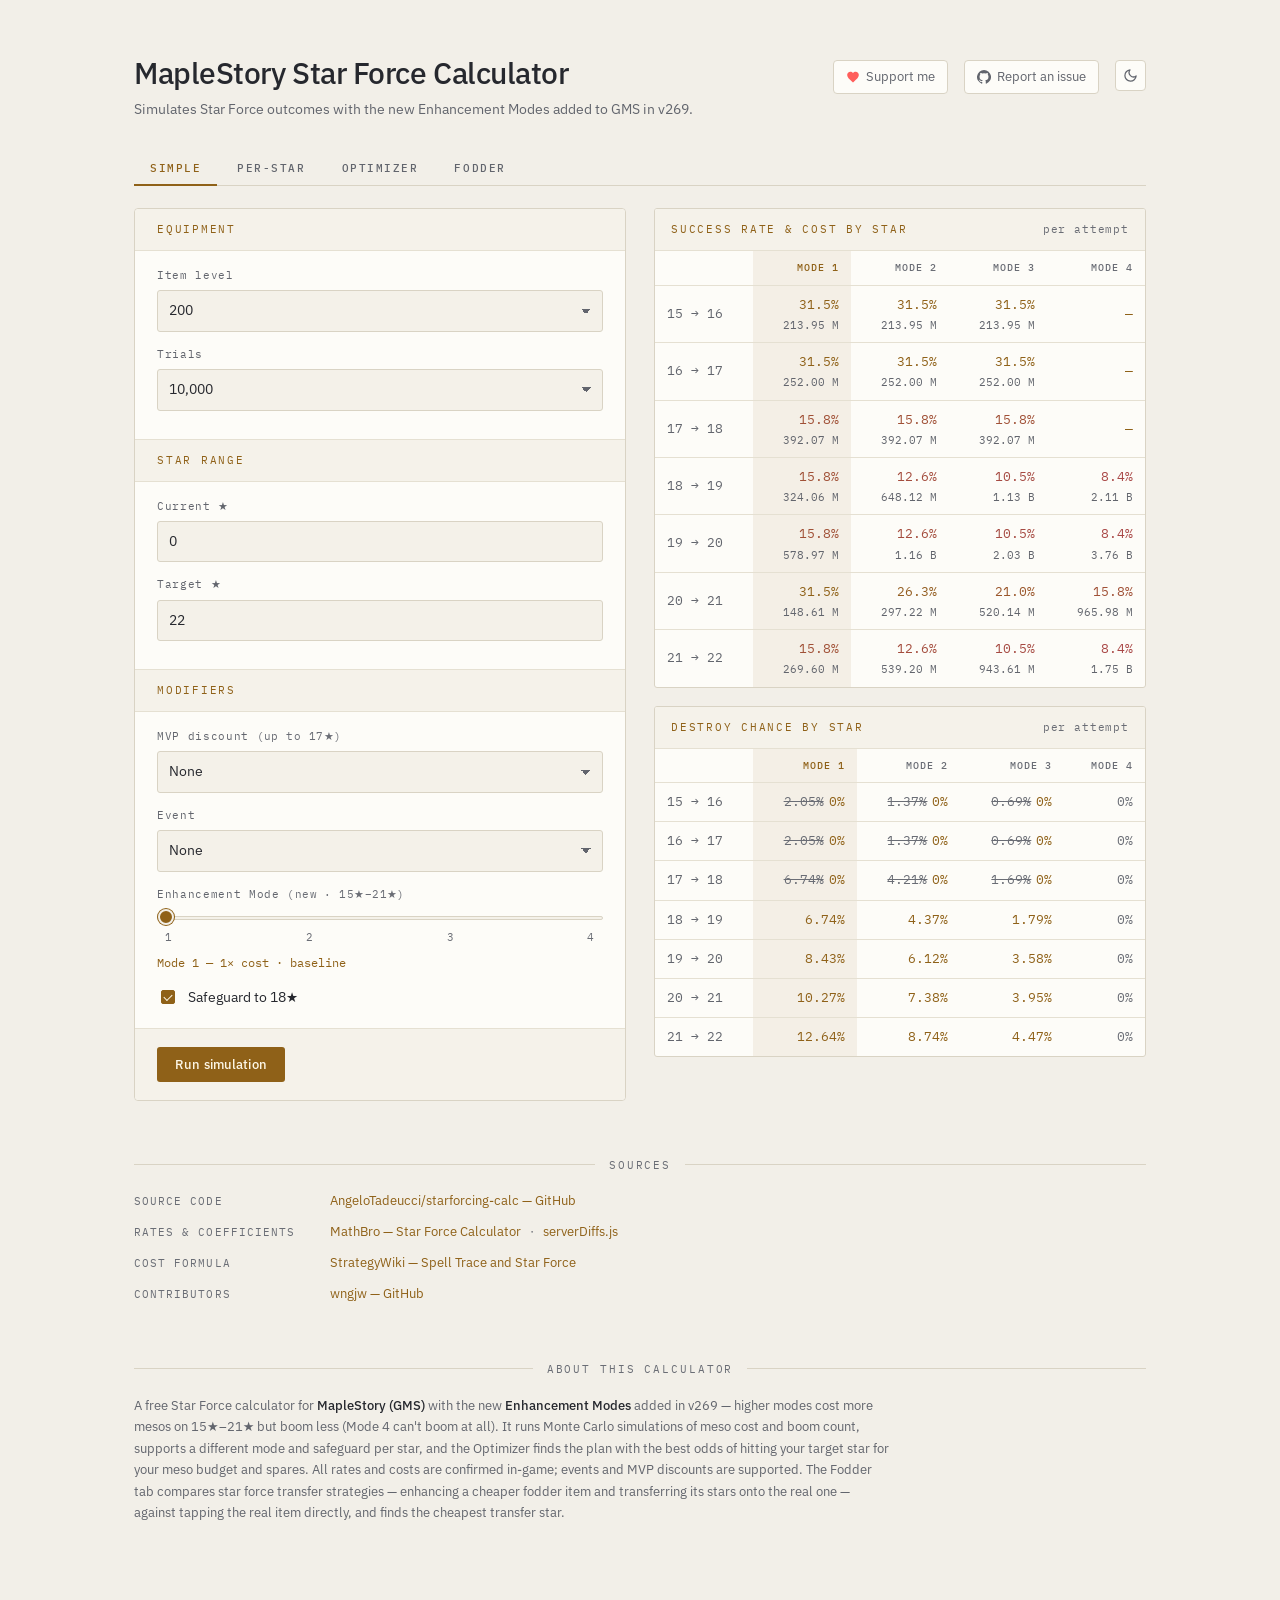
==== commit 5132fa59: "Bake star catching into the rates and remove the toggle Star Catching was removed from the game. Nex" ====
--- a/index.html
+++ b/index.html
@@ -228,10 +228,6 @@
 						</div>
 
 						<div class="row checks">
-							<label class="check">
-								<input type="checkbox" id="starCatching" checked />
-								<span>Star catching <em class="hint">(+5% mult.)</em></span>
-							</label>
 							<label class="check" id="safeguardField">
 								<input type="checkbox" id="safeguard" checked />
 								<span>Safeguard to 18★</span>
@@ -286,51 +282,51 @@
 								<tbody id="boom-table-body">
 									<tr>
 										<td>15 → 16</td>
-										<td class="num boom-cell" data-mode-col="1" data-base="2.10">2.10%</td>
-										<td class="num boom-cell" data-mode-col="2" data-base="1.40">1.40%</td>
-										<td class="num boom-cell" data-mode-col="3" data-base="0.70">0.70%</td>
+										<td class="num boom-cell" data-mode-col="1" data-base="2.05">2.05%</td>
+										<td class="num boom-cell" data-mode-col="2" data-base="1.37">1.37%</td>
+										<td class="num boom-cell" data-mode-col="3" data-base="0.69">0.69%</td>
 										<td class="num zero" data-mode-col="4">0%</td>
 									</tr>
 									<tr>
 										<td>16 → 17</td>
-										<td class="num boom-cell" data-mode-col="1" data-base="2.10">2.10%</td>
-										<td class="num boom-cell" data-mode-col="2" data-base="1.40">1.40%</td>
-										<td class="num boom-cell" data-mode-col="3" data-base="0.70">0.70%</td>
+										<td class="num boom-cell" data-mode-col="1" data-base="2.05">2.05%</td>
+										<td class="num boom-cell" data-mode-col="2" data-base="1.37">1.37%</td>
+										<td class="num boom-cell" data-mode-col="3" data-base="0.69">0.69%</td>
 										<td class="num zero" data-mode-col="4">0%</td>
 									</tr>
 									<tr>
 										<td>17 → 18</td>
-										<td class="num boom-cell" data-mode-col="1" data-base="6.80">6.80%</td>
-										<td class="num boom-cell" data-mode-col="2" data-base="4.25">4.25%</td>
-										<td class="num boom-cell" data-mode-col="3" data-base="1.70">1.70%</td>
+										<td class="num boom-cell" data-mode-col="1" data-base="6.74">6.74%</td>
+										<td class="num boom-cell" data-mode-col="2" data-base="4.21">4.21%</td>
+										<td class="num boom-cell" data-mode-col="3" data-base="1.69">1.69%</td>
 										<td class="num zero" data-mode-col="4">0%</td>
 									</tr>
 									<tr>
 										<td>18 → 19</td>
-										<td class="num boom-cell" data-mode-col="1" data-base="6.80">6.80%</td>
-										<td class="num boom-cell" data-mode-col="2" data-base="4.40">4.40%</td>
-										<td class="num boom-cell" data-mode-col="3" data-base="1.80">1.80%</td>
+										<td class="num boom-cell" data-mode-col="1" data-base="6.74">6.74%</td>
+										<td class="num boom-cell" data-mode-col="2" data-base="4.37">4.37%</td>
+										<td class="num boom-cell" data-mode-col="3" data-base="1.79">1.79%</td>
 										<td class="num zero" data-mode-col="4">0%</td>
 									</tr>
 									<tr>
 										<td>19 → 20</td>
-										<td class="num boom-cell" data-mode-col="1" data-base="8.50">8.50%</td>
-										<td class="num boom-cell" data-mode-col="2" data-base="6.16">6.16%</td>
-										<td class="num boom-cell" data-mode-col="3" data-base="3.60">3.60%</td>
+										<td class="num boom-cell" data-mode-col="1" data-base="8.43">8.43%</td>
+										<td class="num boom-cell" data-mode-col="2" data-base="6.12">6.12%</td>
+										<td class="num boom-cell" data-mode-col="3" data-base="3.58">3.58%</td>
 										<td class="num zero" data-mode-col="4">0%</td>
 									</tr>
 									<tr>
 										<td>20 → 21</td>
-										<td class="num boom-cell" data-mode-col="1" data-base="10.50">10.50%</td>
-										<td class="num boom-cell" data-mode-col="2" data-base="7.50">7.50%</td>
-										<td class="num boom-cell" data-mode-col="3" data-base="4.00">4.00%</td>
+										<td class="num boom-cell" data-mode-col="1" data-base="10.27">10.27%</td>
+										<td class="num boom-cell" data-mode-col="2" data-base="7.38">7.38%</td>
+										<td class="num boom-cell" data-mode-col="3" data-base="3.95">3.95%</td>
 										<td class="num zero" data-mode-col="4">0%</td>
 									</tr>
 									<tr>
 										<td>21 → 22</td>
-										<td class="num boom-cell" data-mode-col="1" data-base="12.75">12.75%</td>
-										<td class="num boom-cell" data-mode-col="2" data-base="8.80">8.80%</td>
-										<td class="num boom-cell" data-mode-col="3" data-base="4.50">4.50%</td>
+										<td class="num boom-cell" data-mode-col="1" data-base="12.64">12.64%</td>
+										<td class="num boom-cell" data-mode-col="2" data-base="8.74">8.74%</td>
+										<td class="num boom-cell" data-mode-col="3" data-base="4.47">4.47%</td>
 										<td class="num zero" data-mode-col="4">0%</td>
 									</tr>
 								</tbody>
@@ -386,7 +382,7 @@
 								Finds the mode &amp; safeguard plan with the best chance of reaching your target for your meso budget
 								and spare count — searching every combination for stars 15–21 below your target, including the ones
 								you only revisit after a boom, then filling the Per-star matrix. Uses the modifiers (item level,
-								event, MVP, star catching) from the form on the left.
+								event, MVP) from the form on the left.
 							</p>
 							<div class="opt-actions">
 								<button type="button" id="optimizeBtn">Optimize</button>
@@ -553,7 +549,7 @@
 						modes cost more mesos on 15★–21★ but boom less (Mode 4 can't boom at all). It runs Monte Carlo simulations
 						of meso cost and boom count, supports a different mode and safeguard per star, and the Optimizer finds the
 						plan with the best odds of hitting your target star for your meso budget and spares. All rates and costs are
-						confirmed in-game; events, MVP discounts, and star catching are supported. The Fodder tab compares star
+						confirmed in-game; events and MVP discounts are supported. The Fodder tab compares star
 						force transfer strategies — enhancing a cheaper fodder item and transferring its stars onto the real one —
 						against tapping the real item directly, and finds the cheapest transfer star.
 					</p>
